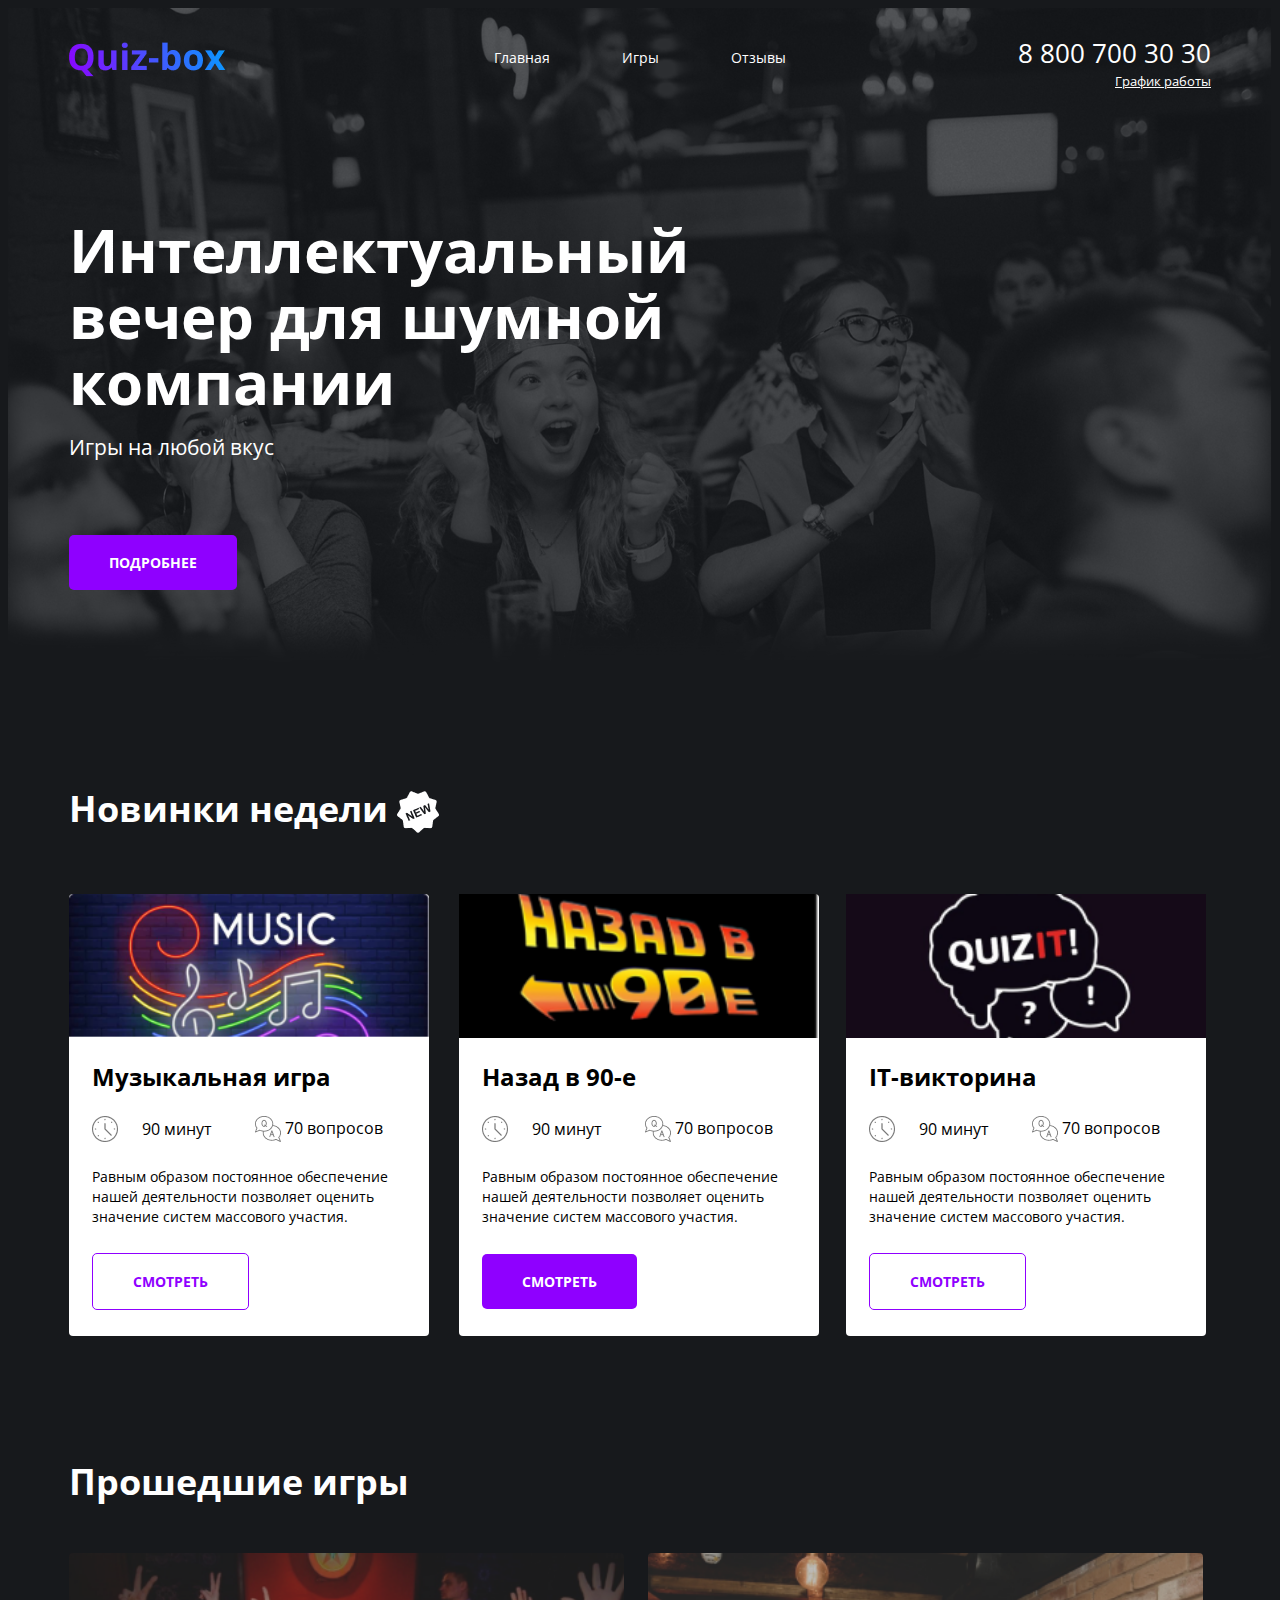
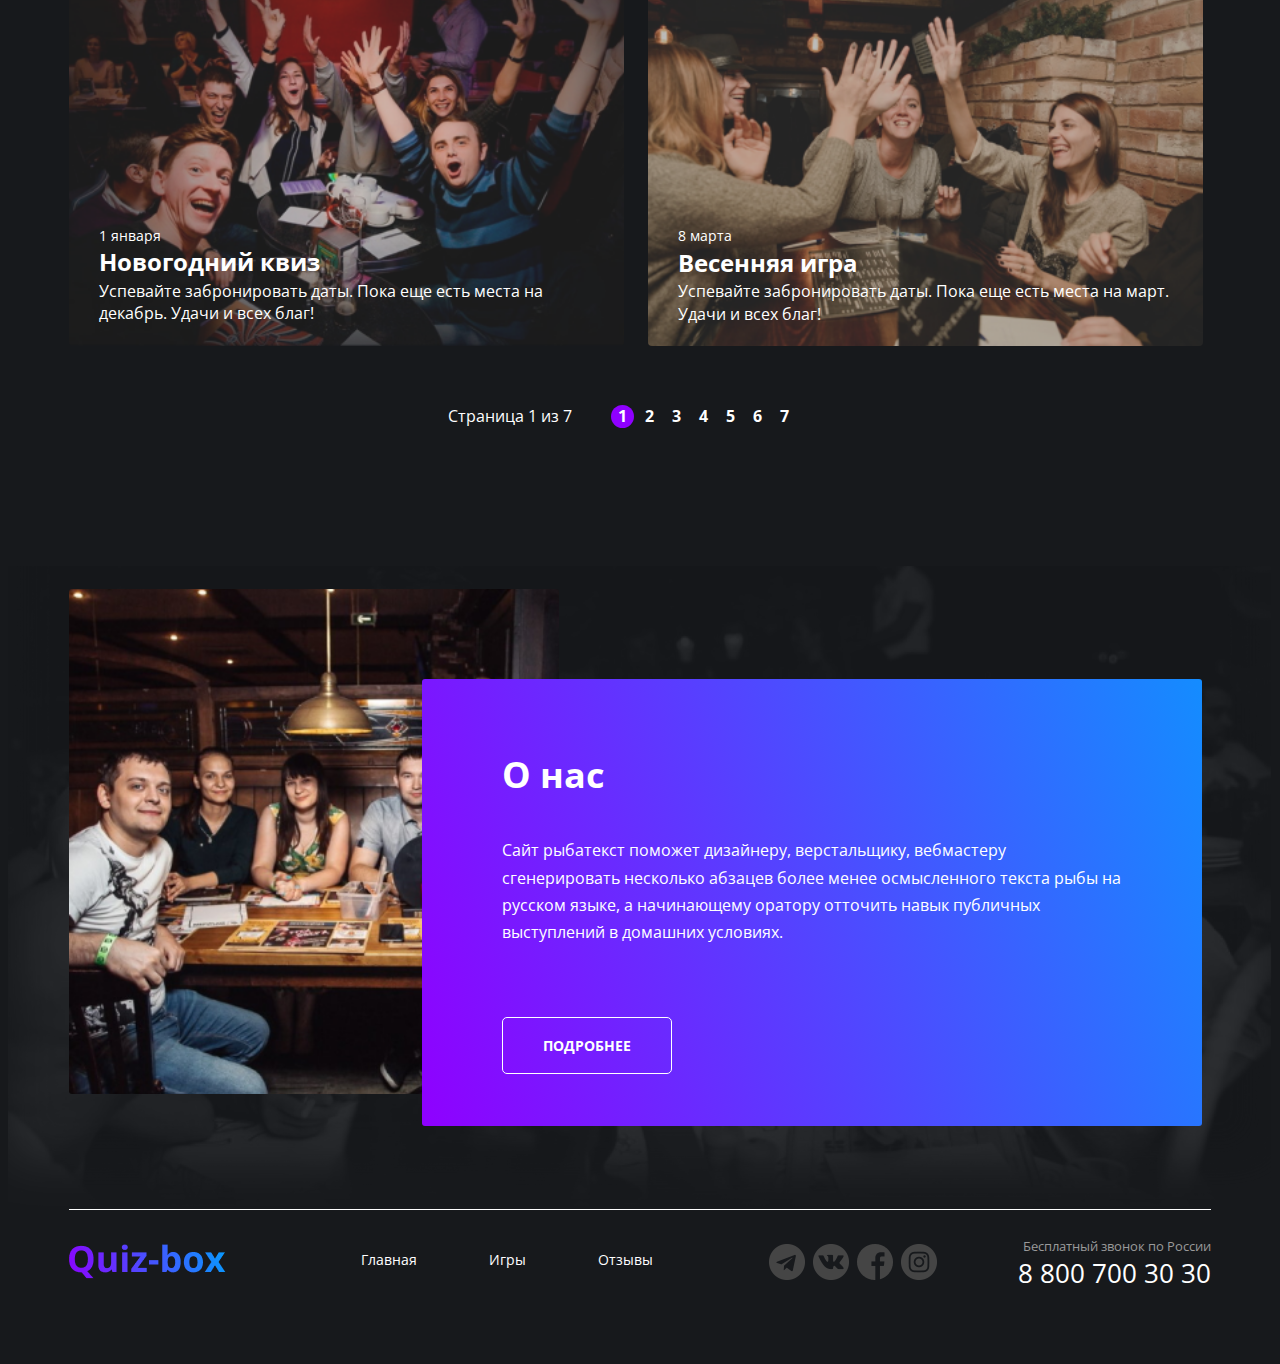
==== index.html @ 01ffc6c1 "Add files via upload" ====
<!DOCTYPE html>
<html lang="en">
<head>
  <meta charset="UTF-8">
  <title>Document</title>
  <link href="https://fonts.googleapis.com/css2?family=Open+Sans:wght@400;700&display=swap" rel="stylesheet">
  <link rel="stylesheet" href="main.css">
</head>
<body>
  <div class="wrapper main-page-wrapper">
      <section class="hero">
          <div class="container">
              <header class="header">
                <a href="/" class="logo">
                    <img src="img/Quiz-box.png" alt="quiz-box logo" class="logo__img">
                </a>
                <nav class="menu">
                    <ul class="menu__list">
                        <li class="menu__item">
                            <a href="#" class="menu__link">Главная</a>
                        </li>
                        <li class="menu__item">
                            <a href="#" class="menu__link">Игры</a>
                        </li>
                        <li class="menu__item">
                            <a href="#" class="menu__link">Отзывы</a>
                        </li>
                    </ul>
                </nav>
                <address class="contacts">
                    <a href="tel:+78007003030" class="contacts__phone">8 800 700 30 30</a>
                    <div class="contacts__dropdown-title">График работы</div>
                </address>
              </header>
              <div class="hero__content">
                  <div class="hero__text-section">
                      <h1 class="hero__title">Интеллектуальный вечер для шумной компании</h1>
                      <h4 class="hero__subtitle">Игры на любой вкус</h4>
                      <a href="#" class="btn">Подробнее</a>
                  </div>
              </div>
          </div>
      </section>
      <section class="news">
          <div class="container">
            <div class="news__title">
          <h2 class="news__title">Новинки недели</h2>
          <img src="img/new.png" alt="" class="news__title-img">
             </div>
          <ul class="news">
              <li class="news__item">
                  <div class="news__header">
                      <img src="img/music-quiz 1.png" alt="" class="news__header-img">
                  </div>
                  <div class="news__content">
                      <h3 class="news__subtitle">Музыкальная игра</h3>
                      <div class="news__about">
                          <div class="news__about-block">
                            <span class="news__about-min">
                            <img src="img/clock.png" alt="clock" class="news__about-min">
                            <span class="news__about-min">90 минут</span>
                        </span>
                          </div>
                          <div class="news__about-block">
                            <span class="news__about-question">
                                <img src="img/qustion.png" alt="clock" class="news__about-question">
                            <span class="news__about-question">70 вопросов</span>
                            </span>
                          </div>
                          <div class="news__about-text">
                              <div class="news__about-desc">Равным образом постоянное обеспечение нашей деятельности позволяет оценить значение систем массового участия.</div>
                          </div>
                      </div>
                      <div class="news__btn-wrapper">
                        <a href="#" class="btn btn--color--white">Смотреть</a>
                      </div>
                  </div>
              </li>
              <li class="news__item">
                <div class="news__header">
                    <img src="img/DyzSUv3WsAEW9zJ 1.png" alt="" class="news__header-img">
                </div>
                <div class="news__content">
                    <h3 class="news__subtitle">Назад в 90-е</h3>
                    <div class="news__about">
                        <div class="news__about-block">
                            <span class="news__about-min">
                                <img src="img/clock.png" alt="clock" class="news__about-min">
                                <span class="news__about-min">90 минут</span>
                            </span>
                              </div>
                              <div class="news__about-block">
                                <span class="news__about-question">
                                    <img src="img/qustion.png" alt="clock" class="news__about-question">
                                <span class="news__about-question">70 вопросов</span>
                                </span>
                              </div>
                        <div class="news__about-text">
                             <div class="news__about-desc">Равным образом постоянное обеспечение нашей деятельности позволяет оценить значение систем массового участия.</div>
                        </div>
                    </div>
                    <div class="news__btn-wrapper">
                        <a href="#" class="btn">Смотреть</a>
                      </div>
                </div>
            </li><li class="news__item">
                <div class="news__header">
                    <img src="img/WYIzcJxSabU 1.png" alt="" class="news__header-img">
                </div>
                <div class="news__content">
                    <h3 class="news__subtitle">IT-викторина</h3>
                    <div class="news__about">
                        <div class="news__about-block">
                            <span class="news__about-min">
                                <img src="img/clock.png" alt="clock" class="news__about-min">
                                <span class="news__about-min">90 минут</span>
                            </span>
                              </div>
                              <div class="news__about-block">
                                <span class="news__about-question">
                                    <img src="img/qustion.png" alt="clock" class="news__about-question">
                                <span class="news__about-question">70 вопросов</span>
                                </span>
                              </div>
                        <div class="news__about-text">
                            <div class="news__about-desc">Равным образом постоянное обеспечение нашей деятельности позволяет оценить значение систем массового участия.</div>
                        </div>
                    </div>
                    <div class="news__btn-wrapper">
                        <a href="#" class="btn btn--color--white">Смотреть</a>
                      </div>
                </div>
            </li>
          </ul>
          </div>       
      </section>
      <section class="past-games">
          <div class="container">
              <h2 class="past-games__title">Прошедшие игры</h2>
        <ul class="games__list">
            <li class="games__item">
                <img src="img/new_year.png" alt="новый год" class="games__img">
                <div class="games__text-content">
                <time class="games__date">1 января</time>
                <h4 class="games__title">Новогодний квиз</h4>
                <p class="games__about">Успевайте забронировать даты. Пока еще есть места на декабрь. Удачи и всех благ!</p>
            </div>
            </li>
            <li class="games__item">
                <img src="img/8m.png" alt="весенний квиз" class="games__img" width="365px" height="260px">
                <div class="games__text-content">
                <time class="games__date">8 марта</time>
                <h4 class="games__title">Весенняя игра</h4>
                <p class="games__about">Успевайте забронировать даты. Пока еще есть места на март. Удачи и всех благ!</p>
            </div>
            </li>
        </ul>
    </div>
    </section>
    <div class="paginator">
        <div class="container">
        <div class="paginator__display">Страница 1 из 7</div>
        <ul class="paginator__list">
            <li class="paginator__item paginator__item--active"> <a href="" class="paginator__link">1</a></li>
            <li class="paginator__item"> <a href="" class="paginator__link">2</a></li>
            <li class="paginator__item"> <a href="" class="paginator__link">3</a></li>
            <li class="paginator__item"> <a href="" class="paginator__link">4</a></li>
            <li class="paginator__item"> <a href="" class="paginator__link">5</a></li>
            <li class="paginator__item"> <a href="" class="paginator__link">6</a></li>
            <li class="paginator__item"> <a href="" class="paginator__link">7</a></li>
        </ul>
    </div>
</div>
<section class="about-us">
    <div class="container">
        <div class="about">
            <div class="about__desc">
                <h2 class="about__title">О нас</h2>
                <div class="about__desc-text">
                    <p>
                        Сайт рыбатекст поможет дизайнеру, верстальщику, вебмастеру сгенерировать несколько абзацев более менее осмысленного текста рыбы на русском языке, а начинающему оратору отточить навык публичных выступлений в домашних условиях. 
                    </p>
                </div>
                <a href="#" class="btn btn--gradient">Подробнее</a>
            </div>
        </div>
    </div>
</section>
<footer class="footer-container">
    <div class="container footer-container__content">
        <div class="footer">
        <a href="/" class="logo">
            <img src="img/Quiz-box.png" alt="" class="logo__pic">
        </a>
                <nav class="menu menu--footer">
                    <ul class="menu__list">
                      <li class="menu__item">
                       <a href="" class="menu__link">Главная</a>
                      </li>
                      <li class="menu__item">
                      <a href="" class="menu__link">Игры</a>
                     </li>
                      <li class="menu__item">
                     <a href="" class="menu__link">Отзывы</a>
                      </li>
                     </ul>
                    </nav>
<ul class="socials">
    <li class="socials__item socials__item--icon--tg">
        <a href="" class="socials__link"></a>
    </li>
    <li class="socials__item socials__item--icon--vk">
        <a href="" class="socials__link"></a>
    </li>
    <li class="socials__item socials__item--icon--fb">
        <a href="" class="socials__link"></a>
    </li>
    <li class="socials__item socials__item--icon--ig">
        <a href="" class="socials__link"></a>
    </li>
</ul>
<adress class="contacts">
    <div class="contacts__desc">
        Бесплатный звонок по России
    </div>
    <a href="tel:+78007003030" class="contacts__phone">8 800 700 30 30</a>
</adress>
</div>
    </div>
</footer>

</div>
       </main>
   </div>
</div>
  </div>
</body>
</html>
---- main.css ----
body {
    font-family: "Open Sans", Helvetica, sans-serif;
    color: #fff;
    font-size: 12px;
    line-height: 1.42;
    background: #17191C;
    -webkit-font-smoothing: antialiased; 
    -moz-osx-font-smoothing: grayscale; 
}

a {
    color: inherit;
    margin: 0;
    padding: 0;
    box-sizing: border-box;
}

ul {
    padding: 0;
    margin: 0;
}

ul li {
    list-style: none;
}

h1, h2, h3, h4 {
    margin: 0;
    font-weight: normal;
}

p {
    margin-top: 0;
}

* { 
    box-sizing:border-box;
}

.main-page-wrapper {
    background: url("img/main1.png") top center, url("img/main2.png") bottom 120px center, #17191C;
    background-repeat: no-repeat;
    background-size: contain;
    background-blend-mode: luminosity;
}

.container {
    margin: 0 auto;
    width: 1142px; 
}

.header {
    height: 129px;
    position: relative;
    margin-bottom: 80px;
}

.logo {
    display: block;
    position: absolute;
    top: 34px;
    left: 0;
}

.menu {
    position: absolute;
    top: 40px; 
    left: 425px;
}

.contacts {
    position: absolute;
    top: 34px; 
    right: 20px;
}

.contacts__desc {
    color: #9A9A9A;
    font-size: 13px;
}

.menu__item {
    display: inline-block;
    vertical-align: middle;
    margin-right: 69px;
}

.menu__link {
    font-size: 14px;
    text-decoration: none;
}

.menu__link:hover {
    color: #8F00FF;
}

.contacts {
    font-style: normal;
    text-align: right;
    right: 0px;
    top: 26.64px;
}

.contacts__phone {
    text-decoration: none;
    font-size: 26px;
    margin-bottom: 4px;
}

.contacts__dropdown-title {
    font-size: 13px;
    text-decoration: underline;
}

.hero__text-section {
    width: 637px;
    margin-bottom: 210px;
}

.hero__title {
    font-size: 60px;
    font-weight: bold;
    line-height: 1.1;
    margin-bottom: 18px;
}

.hero__subtitle {
    font-size: 21px;   
    margin-bottom: 90px; 
}

.btn {
    background: #8F00FF;
    border-radius: 5px;
    padding: 18px 40px;
    color: #fff;
    font-size: 14px;
    font-weight: bold;
    text-transform: uppercase; 
    text-decoration: none;
}

.btn:hover {
    background: #741BBA;
}

.btn--color--white {
    background: #fff;
    border: 1px solid #8F00FF;
    border-radius: 5px;
    color: #8F00FF;
}

.news {
    margin-bottom: 120px;
}

.news__title {
    display: inline-block;
    vertical-align: middle;
    font-size: 36px;
    font-weight: bold;
    margin-bottom: 30px;  
}

.news__subtitle {
    font-size: 24px;
    font-weight: bold;
    margin-bottom: 22px;
}
.news__item {
    min-height: 360px;
    background: #fff;
    border-radius: 4px;
    display: inline-block;
    margin-right: 27px;
    width: 360px;
}

.news__item:last-child {
    margin-right: 0;
}

.news__header {
    min-height: 140px;
    margin-bottom: 0px;
    height: 144px;
}

.news__content {
    padding: 22px 23px 45px;
    color: #000;
}

.news__header-img {
    display: block;
    width: 100%;
    height: 100%;
    object-fit: cover;
}

.news__about-block {
    display: inline-block;
    font-size: 16px;
    margin-bottom: 25px;
    vertical-align: middle;
}

.news__about-min {
margin-right: 20px;
vertical-align: middle;
}

.news__about-question {
    vertical-align: middle;
}

.news__about-desc {
    width: 300px;
    font-size: 14px;
    margin-bottom: 45px;
}

.past-games__title {
    font-size: 36px;
    font-weight: bold;
    margin-bottom: 46px;
}

.games__item {
    width: 555px;
    display: inline-block;
    margin-right: 21px;
    vertical-align: top;
    position: relative;
    border-radius: 4px;
    overflow: hidden;
    margin-bottom: 57.5px;
}

.games__item:last-child {
    margin-right: 0;
}

.games__img {
    display: block;
    width: 100%;
    height: 100%;
    object-fit: cover;
}

.games__text-content {
    position: absolute;
    left: 0;
    right: 0;
    bottom: 0;
    padding: 0px 30px 20px;
    min-height: 120px;
}

.games__title {
    font-size: 24px;
    font-weight: bold;
}

.games__date {
    font-size: 14px;
}

.games__about {
    font-size: 16px;
    margin-bottom: 0px;
}

.paginator {
    text-align: center;
    margin-bottom: 161px;    
}

.paginator__display, .paginator__list {
    display: inline-block;
    vertical-align: middle;
}

.paginator__display {
    font-size: 16px;
    margin-right: 36px;
}

.paginator__list {
    font-size: 16px;
    margin-right: 36px;
}

.paginator__item {
    display: inline-block;
    vertical-align: middle;
}

.paginator__item--active .paginator__link {
    background: #8F00FF;
}

.paginator__link {
    display: block;
    width: 23px;
    height: 23px;
    border-radius: 50%;
    position: relative;
    text-decoration: none;
    font-weight: bold;
    line-height: 23px;
}

.about-us {
    margin-bottom: 58px;
}

.about:before, .about__desc {
    display: inline-block;
    vertical-align: top;
}

.about:before {
    content: "";
    display: inline-block;
    vertical-align: top;
    width: 490px;
    height: 505px;
    border-radius: 3px;
    background: url("img/about.png") center center / cover no-repeat;
}

.about__desc {
    background: linear-gradient(71.43deg, #8F00FF 0%, #148CFF 100%), #212121;
    display: inline-block;
    padding: 70px 80px;
    width: 780px;
    margin-left: -140px;
    margin-top: 90px;
    border-radius: 3px;
    margin-bottom: 25px;
}

.about__title {
    font-weight: bold;
    font-size: 36px;
    margin-bottom: 37px;
}

.about__desc-text {
    margin-bottom: 90px;
    font-size: 16px;
    line-height: 1.7;
}

.about__desc-text p {
    margin-bottom: 50px;
}

.about__desc-text p:last-child {
    margin-bottom: 0;
}

.btn--gradient {
    background: none;
    border: 1px solid #fff;
    border-radius: 5px;
    color: #fff;
}   

.footer-container__content {
    border-top: 0.1px solid #ffffff;
}

.footer {
    height: 146px;
    position: relative;
}

.socials {
    top: 34px;
    left: 700px;
    position: absolute;
}

.socials__item {
    display: inline-block;
    vertical-align: middle;
    margin-right: 5px;
}

.socials__item:last-child {
    margin-right: 0;
}

.socials__link {
    display: block;
    text-decoration: none;
    width: 36px;
    height: 36px;
    background: center center no-repeat;
}

.socials__item--icon--tg .socials__link {
    background-image: url("img/telegram.png");
}

.socials__item--icon--vk .socials__link {
    background-image: url("img/vk.png");
}

.socials__item--icon--fb .socials__link {
    background-image: url("img/f.png");
}

.socials__item--icon--ig .socials__link {
    background-image: url("img/in.png");
}

.socials__item--icon--tg .socials__link:hover {
    background-image: url("img/t-hover.png");
}

.socials__item--icon--vk .socials__link:hover {
    background-image: url("img/vk-hover.png");
}

.socials__item--icon--fb .socials__link:hover {
    background-image: url("img/f2-hover.png");
}

.socials__item--icon--ig .socials__link:hover {
    background-image: url("img/in-hover.png");
}

.menu--footer {
   position: absolute;
   left: 292px;
}
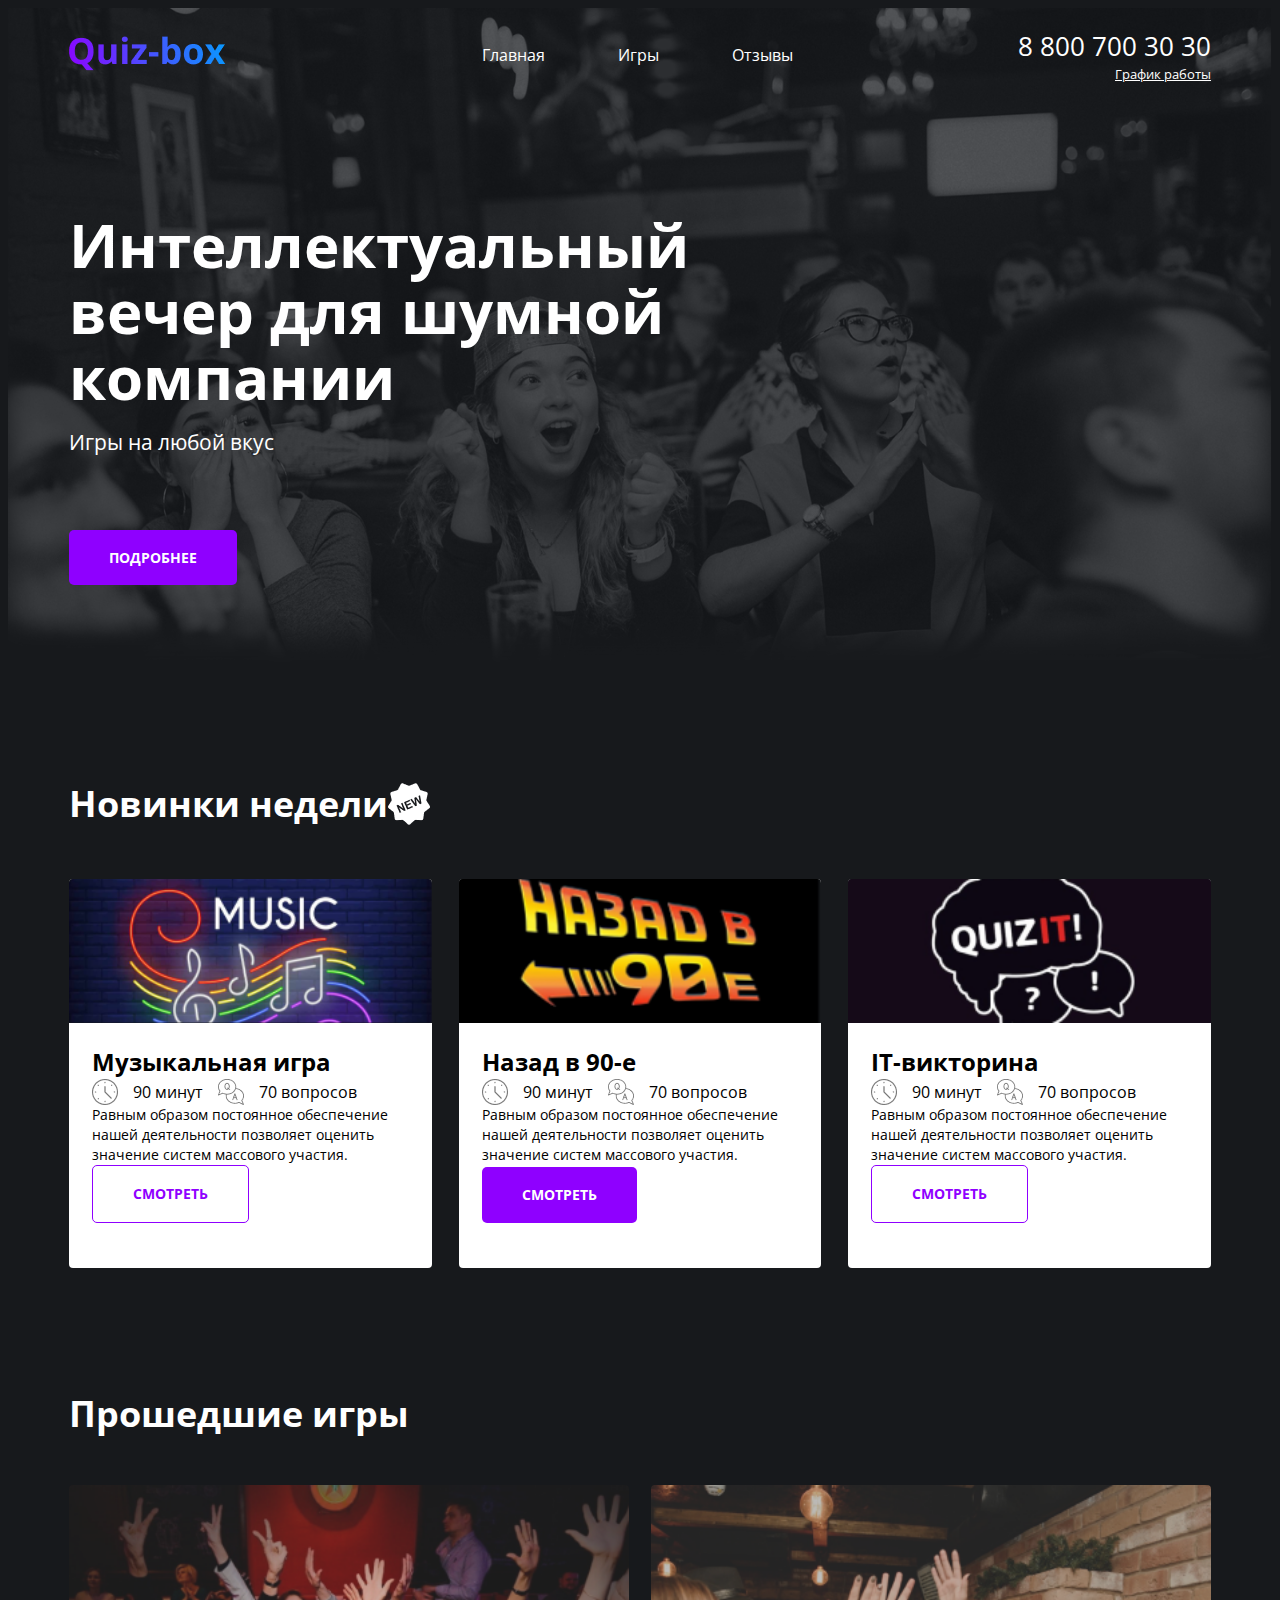
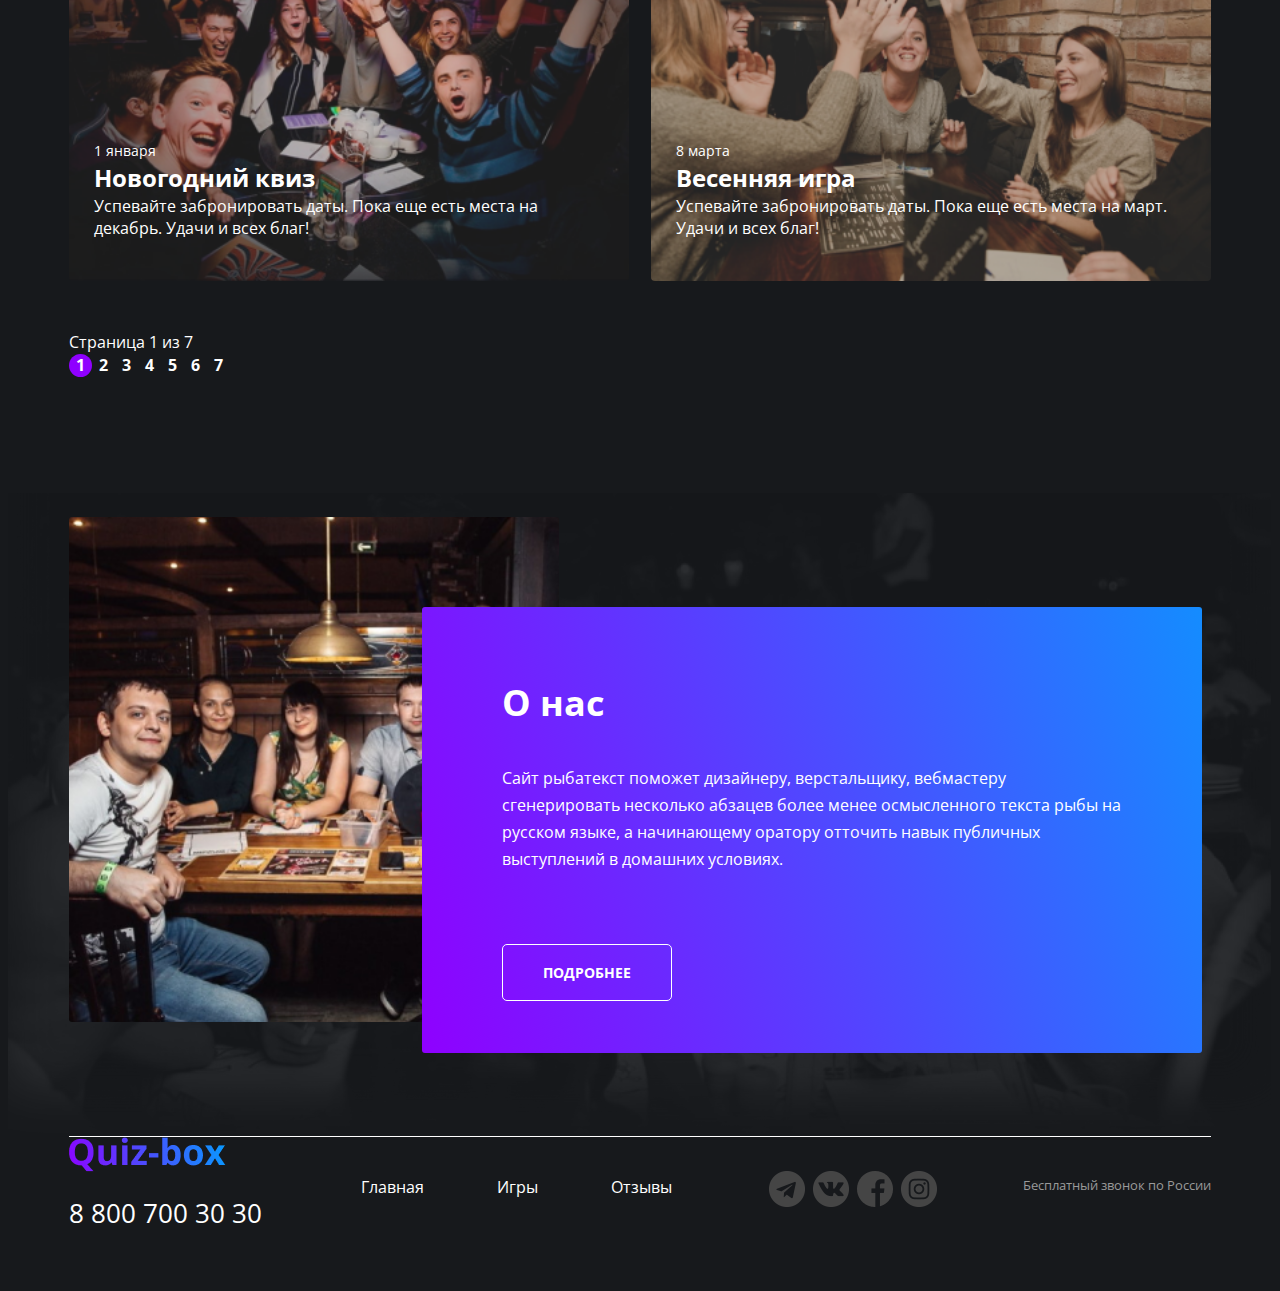
==== commit 4c427410: "Rename index — копия.html to index.html" ====
--- a/index.html
+++ b/index.html
@@ -4,16 +4,17 @@
   <meta charset="UTF-8">
   <title>Document</title>
   <link href="https://fonts.googleapis.com/css2?family=Open+Sans:wght@400;700&display=swap" rel="stylesheet">
-  <link rel="stylesheet" href="main.css">
-</head>
+  <link rel="stylesheet" href="main — копия.css"></head>
 <body>
   <div class="wrapper main-page-wrapper">
-      <section class="hero">
-          <div class="container">
+    <div class="container hero__container">
               <header class="header">
+                <div class="header__col header__col-left">
                 <a href="/" class="logo">
                     <img src="img/Quiz-box.png" alt="quiz-box logo" class="logo__img">
                 </a>
+                  </div>
+                  <div class="header__col">
                 <nav class="menu">
                     <ul class="menu__list">
                         <li class="menu__item">
@@ -27,11 +28,15 @@
                         </li>
                     </ul>
                 </nav>
-                <address class="contacts">
+                    </div>
+                    <div class="header__col header__col-right">
+                <div class="contacts">
                     <a href="tel:+78007003030" class="contacts__phone">8 800 700 30 30</a>
                     <div class="contacts__dropdown-title">График работы</div>
+                    </div>
                 </address>
               </header>
+              <section class="hero">
               <div class="hero__content">
                   <div class="hero__text-section">
                       <h1 class="hero__title">Интеллектуальный вечер для шумной компании</h1>
@@ -39,38 +44,35 @@
                       <a href="#" class="btn">Подробнее</a>
                   </div>
               </div>
-          </div>
+            </div>
       </section>
       <section class="news">
           <div class="container">
-            <div class="news__title">
+            <div class="news__title-title">
           <h2 class="news__title">Новинки недели</h2>
           <img src="img/new.png" alt="" class="news__title-img">
              </div>
-          <ul class="news">
+          <ul class="news__list">
               <li class="news__item">
                   <div class="news__header">
                       <img src="img/music-quiz 1.png" alt="" class="news__header-img">
                   </div>
                   <div class="news__content">
                       <h3 class="news__subtitle">Музыкальная игра</h3>
-                      <div class="news__about">
-                          <div class="news__about-block">
-                            <span class="news__about-min">
-                            <img src="img/clock.png" alt="clock" class="news__about-min">
-                            <span class="news__about-min">90 минут</span>
-                        </span>
-                          </div>
-                          <div class="news__about-block">
-                            <span class="news__about-question">
-                                <img src="img/qustion.png" alt="clock" class="news__about-question">
-                            <span class="news__about-question">70 вопросов</span>
-                            </span>
-                          </div>
-                          <div class="news__about-text">
-                              <div class="news__about-desc">Равным образом постоянное обеспечение нашей деятельности позволяет оценить значение систем массового участия.</div>
-                          </div>
-                      </div>
+                      <div class="news__info">
+                         <div class="news__info-left">
+                            <img src="img/clock.png" alt="clock" class="news__info-min">
+                            <div class="news__info-min">90 минут</div>
+                         </div>
+                            <div class="news__info-right">
+                            <img src="img/qustion.png" alt="clock" class="news__info-question">
+                            <div class="news__info-question">70 вопросов</div>
+                        </div>
+                        </div>
+                          
+                              <div class="news__about">Равным образом постоянное обеспечение нашей деятельности позволяет оценить значение систем массового участия.</div>
+                          
+                      
                       <div class="news__btn-wrapper">
                         <a href="#" class="btn btn--color--white">Смотреть</a>
                       </div>
@@ -82,23 +84,18 @@
                 </div>
                 <div class="news__content">
                     <h3 class="news__subtitle">Назад в 90-е</h3>
-                    <div class="news__about">
-                        <div class="news__about-block">
-                            <span class="news__about-min">
-                                <img src="img/clock.png" alt="clock" class="news__about-min">
-                                <span class="news__about-min">90 минут</span>
-                            </span>
-                              </div>
-                              <div class="news__about-block">
-                                <span class="news__about-question">
-                                    <img src="img/qustion.png" alt="clock" class="news__about-question">
-                                <span class="news__about-question">70 вопросов</span>
-                                </span>
-                              </div>
-                        <div class="news__about-text">
-                             <div class="news__about-desc">Равным образом постоянное обеспечение нашей деятельности позволяет оценить значение систем массового участия.</div>
-                        </div>
-                    </div>
+                    <div class="news__info">
+                        <div class="news__info-left">
+                                <img src="img/clock.png" alt="clock" class="news__info-min">
+                                <div class="news__info-min">90 минут</div>
+                        </div>
+                        <div class="news__info-right">
+                                <img src="img/qustion.png" alt="clock" class="news__info-question">
+                                <div class="news__info-question">70 вопросов</div>
+                            </div>
+                        </div>
+                             <div class="news__about">Равным образом постоянное обеспечение нашей деятельности позволяет оценить значение систем массового участия.</div>
+                    
                     <div class="news__btn-wrapper">
                         <a href="#" class="btn">Смотреть</a>
                       </div>
@@ -109,23 +106,17 @@
                 </div>
                 <div class="news__content">
                     <h3 class="news__subtitle">IT-викторина</h3>
-                    <div class="news__about">
-                        <div class="news__about-block">
-                            <span class="news__about-min">
-                                <img src="img/clock.png" alt="clock" class="news__about-min">
-                                <span class="news__about-min">90 минут</span>
-                            </span>
-                              </div>
-                              <div class="news__about-block">
-                                <span class="news__about-question">
-                                    <img src="img/qustion.png" alt="clock" class="news__about-question">
-                                <span class="news__about-question">70 вопросов</span>
-                                </span>
-                              </div>
-                        <div class="news__about-text">
-                            <div class="news__about-desc">Равным образом постоянное обеспечение нашей деятельности позволяет оценить значение систем массового участия.</div>
-                        </div>
-                    </div>
+                    <div class="news__info">
+                            <div class="news__info-left">
+                                <img src="img/clock.png" alt="clock" class="news__info-min">
+                                <div class="news__info-min">90 минут</div>
+                            </div>
+                                <div class="news__info-right">
+                                    <img src="img/qustion.png" alt="clock" class="news__info-question">
+                                <div class="news__info-question">70 вопросов</div>
+                                </div>
+                            </div>
+                            <div class="news__about">Равным образом постоянное обеспечение нашей деятельности позволяет оценить значение систем массового участия.</div>
                     <div class="news__btn-wrapper">
                         <a href="#" class="btn btn--color--white">Смотреть</a>
                       </div>
@@ -138,20 +129,20 @@
           <div class="container">
               <h2 class="past-games__title">Прошедшие игры</h2>
         <ul class="games__list">
-            <li class="games__item">
-                <img src="img/new_year.png" alt="новый год" class="games__img">
-                <div class="games__text-content">
-                <time class="games__date">1 января</time>
-                <h4 class="games__title">Новогодний квиз</h4>
-                <p class="games__about">Успевайте забронировать даты. Пока еще есть места на декабрь. Удачи и всех благ!</p>
+            <li class="games__item single-games">
+                <img src="img/new_year.png" alt="новый год" class="single-games__img">
+                <div class="single-games__text-content">
+                <time class="single-games__date">1 января</time>
+                <h4 class="single-games__title">Новогодний квиз</h4>
+                <p class="single-games__about">Успевайте забронировать даты. Пока еще есть места на декабрь. Удачи и всех благ!</p>
             </div>
             </li>
-            <li class="games__item">
-                <img src="img/8m.png" alt="весенний квиз" class="games__img" width="365px" height="260px">
-                <div class="games__text-content">
-                <time class="games__date">8 марта</time>
-                <h4 class="games__title">Весенняя игра</h4>
-                <p class="games__about">Успевайте забронировать даты. Пока еще есть места на март. Удачи и всех благ!</p>
+            <li class="games__item single-games">
+                <img src="img/8m.png" alt="весенний квиз" class="single-games__img">
+                <div class="single-games__text-content">
+                <time class="single-games__date">8 марта</time>
+                <h4 class="single-games__title">Весенняя игра</h4>
+                <p class="single-games__about">Успевайте забронировать даты. Пока еще есть места на март. Удачи и всех благ!</p>
             </div>
             </li>
         </ul>
@@ -235,4 +226,4 @@
 </div>
   </div>
 </body>
-</html>+</html>
--- a/main — копия.css
+++ b/main — копия.css
@@ -0,0 +1,557 @@
+body {
+    font-family: "Open Sans", Helvetica, sans-serif;
+    color: #fff;
+    font-size: 12px;
+    line-height: 1.42;
+    background: #17191C;
+    -webkit-font-smoothing: antialiased; 
+    -moz-osx-font-smoothing: grayscale; 
+}
+
+a {
+    color: inherit;
+    margin: 0;
+    padding: 0;
+    box-sizing: border-box;
+}
+
+ul {
+    padding: 0;
+    margin: 0;
+}
+
+ul li {
+    list-style: none;
+}
+
+h1, h2, h3, h4 {
+    margin: 0;
+    font-weight: normal;
+}
+
+p {
+    margin-top: 0;
+}
+
+* { 
+    box-sizing: border-box;
+}
+
+.main-page-wrapper {
+    background: url("img/main1.png") top center, url("img/main2.png") bottom 120px center, #17191C;
+    background-repeat: no-repeat;
+    background-size: contain;
+    background-blend-mode: luminosity;
+}
+
+.container {
+    margin: 0 auto;
+    width: 1142px; 
+}
+
+.hero__container {
+    display: flex;
+    flex-direction: column;
+    justify-content: space-between;
+    min-height: 560px;
+}
+
+.header {
+    padding-top: 20px;
+    margin-bottom: 30px;
+    display: flex;
+    justify-content: space-between;
+    align-items: center;
+}
+
+.header__col {
+    display: flex;
+    align-items: center;
+}
+
+.header__col-left {
+    justify-content: flex-start;
+}
+
+.header__col-right {
+    justify-content: flex-end;
+}
+
+.logo {
+    display: block;
+    margin-right: 100px;
+}
+
+.menu {
+    display: flex;
+    justify-content: space-between;
+}
+
+.menu__item {
+    display: inline-block;
+    vertical-align: middle;
+    margin-right: 70px;
+}
+
+.menu__link {
+    font-size: 16px;
+    text-decoration: none;
+}
+
+.menu__link:hover {
+    color: #8F00FF;
+}
+
+.contacts {
+    font-style: normal;
+    text-align: right;
+    right: 0px;
+    top: 26.64px;
+}
+
+.contacts__desc {
+    color: #9A9A9A;
+    font-size: 13px;
+}
+
+.contacts__phone {
+    text-decoration: none;
+    font-size: 26px;
+    margin-bottom: 4px;
+}
+
+.contacts__dropdown-title {
+    font-size: 13px;
+    text-decoration: underline;
+}
+
+.hero__text-section {
+    width: 60%;
+}
+
+.hero__title {
+    font-size: 60px;
+    font-weight: bold;
+    line-height: 1.1;
+    margin-bottom: 18px;
+}
+
+.hero__subtitle {
+    font-size: 21px;   
+    margin-bottom: 90px; 
+}
+
+.btn {
+    background: #8F00FF;
+    border-radius: 5px;
+    padding: 18px 40px;
+    color: #fff;
+    font-size: 14px;
+    font-weight: bold;
+    text-transform: uppercase; 
+    text-decoration: none;
+}
+
+.btn:hover {
+    background: #741BBA;
+}
+
+.btn--color--white {
+    background: #fff;
+    border: 1px solid #8F00FF;
+    border-radius: 5px;
+    color: #8F00FF;
+}
+
+.news {
+    margin-bottom: 120px; /* отступ для прошедших игр */
+}
+
+.news__title-title {
+    display: flex;
+    align-items: center;
+}
+
+.news__title {               /* новинки недели */
+    font-size: 36px;
+    font-weight: bold;
+    margin-top: 210px; 
+}
+
+.news__title-img {
+    height: 42px;
+    width: 42px;
+    margin-top: 210px;
+}
+
+
+.news__subtitle {
+    font-size: 24px;
+    font-weight: bold;
+}
+
+.news__list {
+    display: flex;
+    justify-content: space-between;
+    margin-top: 50px;
+}
+
+.news__item {
+    min-height: 360px;
+    background: #fff;
+    border-radius: 4px;
+    width: calc(100% / 3 - 18px);
+    overflow: hidden;
+    display: flex;
+    flex-direction: column;
+    flex-basis: auto;
+}
+
+.news__item:last-child {
+    margin-right: 0;
+}
+
+.news__header {
+    min-height: 140px;
+    margin-bottom: 0px;
+    height: 144px;
+    background: #17191C;
+}
+
+.news__content {
+    padding: 22px 23px 45px;
+    color: #000;
+    display: flex;
+    flex: 1;
+    flex-direction: column;
+}
+
+.news__header-img {
+    width: 100%;
+    height: 100%;
+    object-fit: cover;
+}
+
+.news__about {
+    font-size: 16px;
+    vertical-align: middle;
+}
+
+.news__info {
+    display: flex;
+}
+
+
+.news__info-left {
+    display: flex;
+    justify-content: flex-start;
+    align-items: center;
+    
+}
+
+.news__info-right {
+    display: flex;
+    justify-content: flex-end;
+    align-items: center;
+    
+}
+
+.news__info-min, .news__info-question {
+    font-size: 16px;
+    margin-right: 15px;
+}
+
+.news__btn-wrapper {
+    display: flex;
+    margin-top: auto;
+}
+
+.news__about {
+    font-size: 14px;
+}
+
+.news__about-desc {
+    width: 300px;
+    margin-bottom: 45px;
+}
+
+.past-games {
+    margin-bottom: 50px;
+}
+
+.past-games__title {
+    font-size: 36px;
+    font-weight: bold;
+    margin-bottom: 46px;
+}
+
+.games__list {
+    display: flex;
+    justify-content: space-between;
+}
+
+.single-games {
+    position: relative;
+    border-radius: 4px;
+    overflow: hidden;
+}
+
+.games__item {
+    height: 396px;
+    margin-right: 2%;
+    flex: 1;
+}
+
+.games__item:last-child { 
+    margin-right: 0;
+}
+
+.single-games__img {
+    display: block;
+    width: 100%;
+    height: 100%;
+    object-fit: cover;
+}
+
+.single-games__text-content {
+    position: absolute;
+    left: 0;
+    right: 0;
+    bottom: 0;
+    padding: 20px 25px;
+    min-height: 160px;
+}
+
+.single-games__title {
+    font-size: 24px;
+    font-weight: bold;
+}
+
+.single-games__date {
+    font-size: 14px;
+    text-transform: lowercase;
+}
+
+.single-games__about {
+    font-size: 16px;
+    margin-bottom: 5px;
+}
+
+.paginator {  
+    display: flex;
+    width: 100%;
+    margin-bottom: 140px;
+}
+
+.paginator__list {
+    display: flex;
+    font-size: 16px;
+}
+
+.paginator__item {
+    text-align: center;
+}
+
+.paginator__display {
+    display: flex;
+    align-items: center;
+    font-size: 16px;
+    margin-right: 19px;
+}
+
+.paginator__item--active .paginator__link {
+    background: #8F00FF;
+}
+
+.paginator__link {
+    display: block;
+    width: 23px;
+    height: 23px;
+    border-radius: 50%;
+    position: relative;
+    text-decoration: none;
+    font-weight: bold;
+    line-height: 23px;
+}
+
+.about-us {
+    margin-bottom: 58px;
+}
+
+.about:before, .about__desc {
+    display: inline-block;
+    vertical-align: top;
+}
+
+.about:before {
+    content: "";
+    display: inline-block;
+    vertical-align: top;
+    width: 490px;
+    height: 505px;
+    border-radius: 3px;
+    background: url("img/about.png") center center / cover no-repeat;
+}
+
+.about__desc {
+    background: linear-gradient(71.43deg, #8F00FF 0%, #148CFF 100%), #212121;
+    display: inline-block;
+    padding: 70px 80px;
+    width: 780px;
+    margin-left: -140px;
+    margin-top: 90px;
+    border-radius: 3px;
+    margin-bottom: 25px;
+}
+
+.about__title {
+    font-weight: bold;
+    font-size: 36px;
+    margin-bottom: 37px;
+}
+
+.about__desc-text {
+    margin-bottom: 90px;
+    font-size: 16px;
+    line-height: 1.7;
+}
+
+.about__desc-text p {
+    margin-bottom: 50px;
+}
+
+.about__desc-text p:last-child {
+    margin-bottom: 0;
+}
+
+.btn--gradient {
+    background: none;
+    border: 1px solid #fff;
+    border-radius: 5px;
+    color: #fff;
+}   
+
+.footer-container__content {
+    border-top: 0.1px solid #ffffff;
+}
+
+.footer {
+    height: 146px;
+    position: relative;
+}
+
+.socials {
+    top: 34px;
+    left: 700px;
+    position: absolute;
+}
+
+.socials__item {
+    display: inline-block;
+    vertical-align: middle;
+    margin-right: 5px;
+}
+
+.socials__item:last-child {
+    margin-right: 0;
+}
+
+.socials__link {
+    display: block;
+    text-decoration: none;
+    width: 36px;
+    height: 36px;
+    background: center center no-repeat;
+}
+
+.socials__item--icon--tg .socials__link {
+    background-image: url("img/telegram.png");
+}
+
+.socials__item--icon--vk .socials__link {
+    background-image: url("img/vk.png");
+}
+
+.socials__item--icon--fb .socials__link {
+    background-image: url("img/f.png");
+}
+
+.socials__item--icon--ig .socials__link {
+    background-image: url("img/in.png");
+}
+
+.socials__item--icon--tg .socials__link:hover {
+    background-image: url("img/t-hover.png");
+}
+
+.socials__item--icon--vk .socials__link:hover {
+    background-image: url("img/vk-hover.png");
+}
+
+.socials__item--icon--fb .socials__link:hover {
+    background-image: url("img/f2-hover.png");
+}
+
+.socials__item--icon--ig .socials__link:hover {
+    background-image: url("img/in-hover.png");
+}
+
+.menu--footer {
+   position: absolute;
+   left: 292px;
+}
+
+
+/* services page */
+
+.top-line {
+    min-height: 412px;
+    display: flex;
+    flex-direction: column;
+    background: url("img/main1.png") center no-repeat, #17191C;
+    background-blend-mode: luminosity;
+}
+
+.top-line__container {
+    display: flex;
+    flex: 1;
+    flex-direction: column;
+    justify-content: space-between;
+    padding-bottom: 19px;
+    
+}
+
+.page__title {
+    font-size: 72px;
+    line-height: 1;
+    font-weight: bold;
+}
+
+.breadcrumbs__list {
+    display: flex;
+    align-items: center;
+}
+
+.breadcrumbs__link {
+    font-size: 14px;
+    color: #9A9A9A;
+    margin: 3px;
+}
+
+.breadcrumbs__item {
+    display: flex;
+    align-items: center;
+}
+
+.breadcrumbs__item--active {
+    font-weight: bold;
+}
+
+.breadcrumbs__item:after {
+    content: "/";
+    color: #9A9A9A;
+}
+
+.breadcrumbs__item:last-child:after {
+    display: none;
+}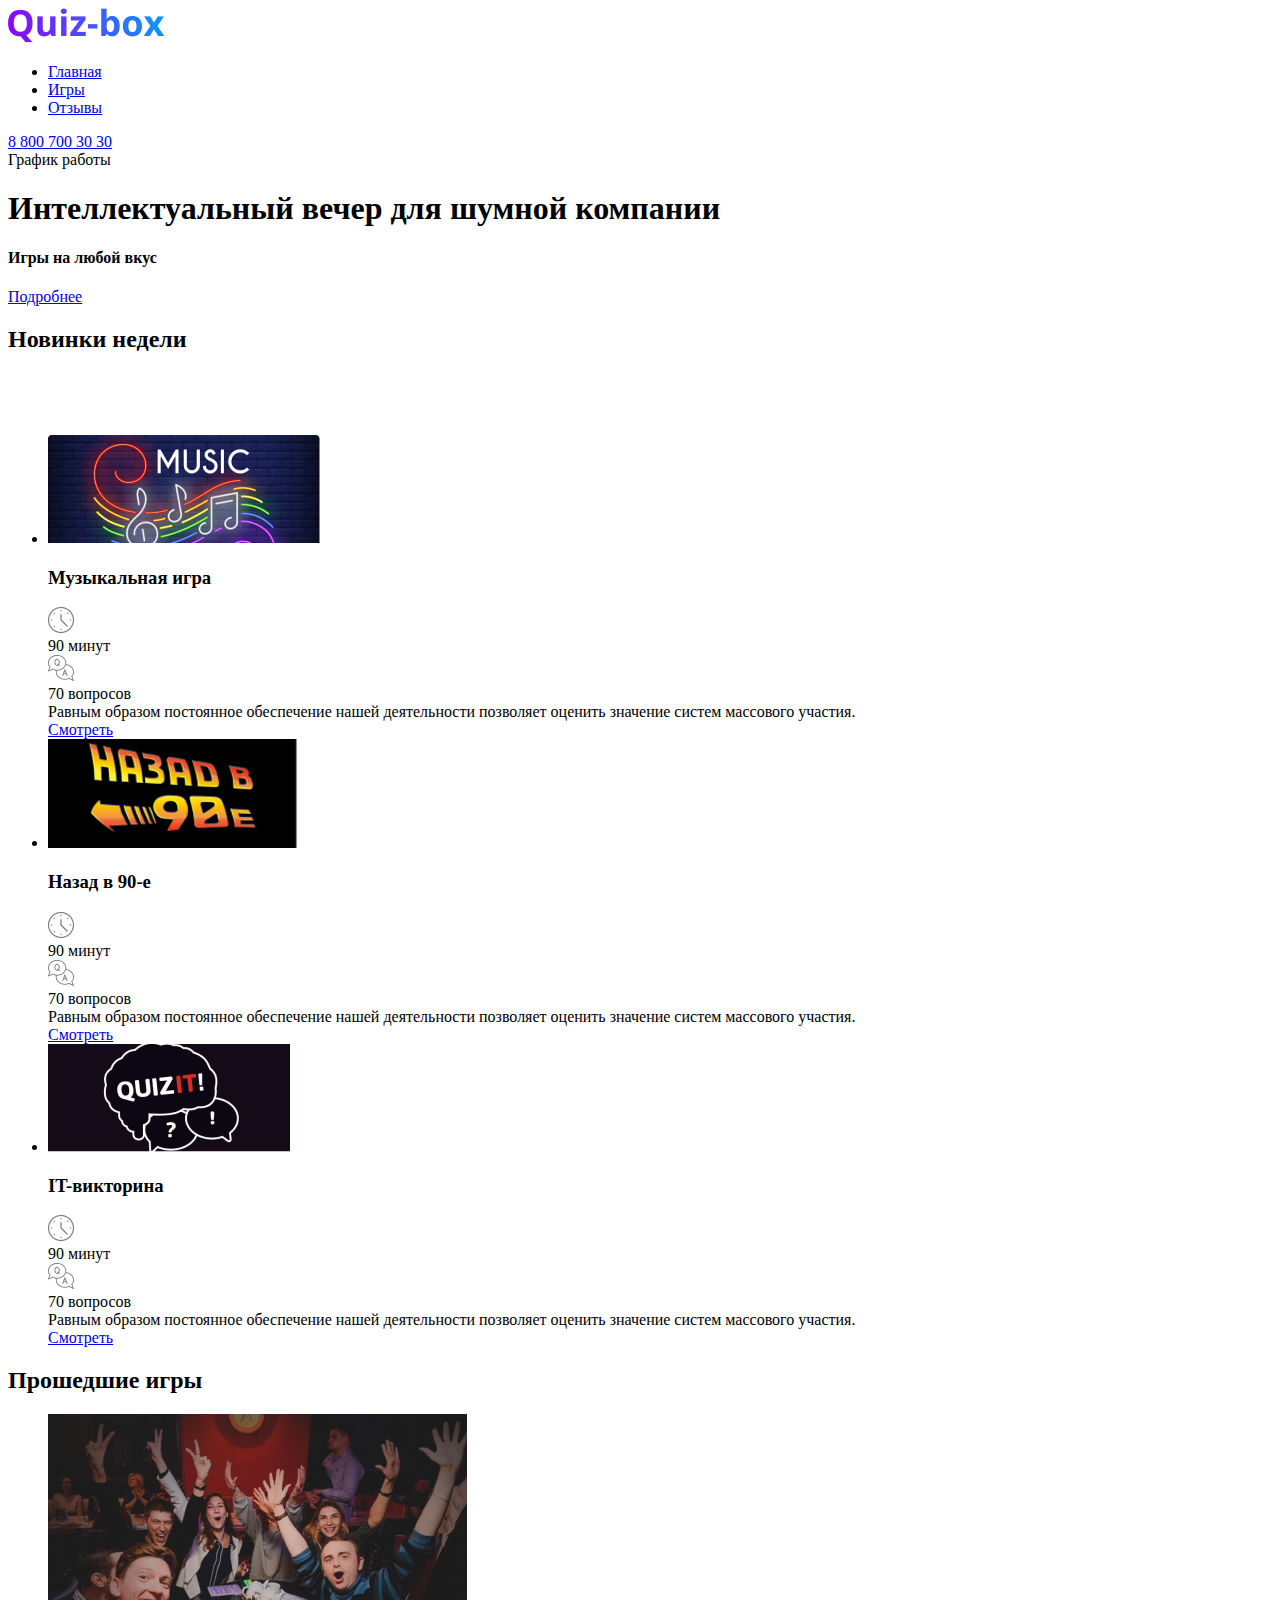
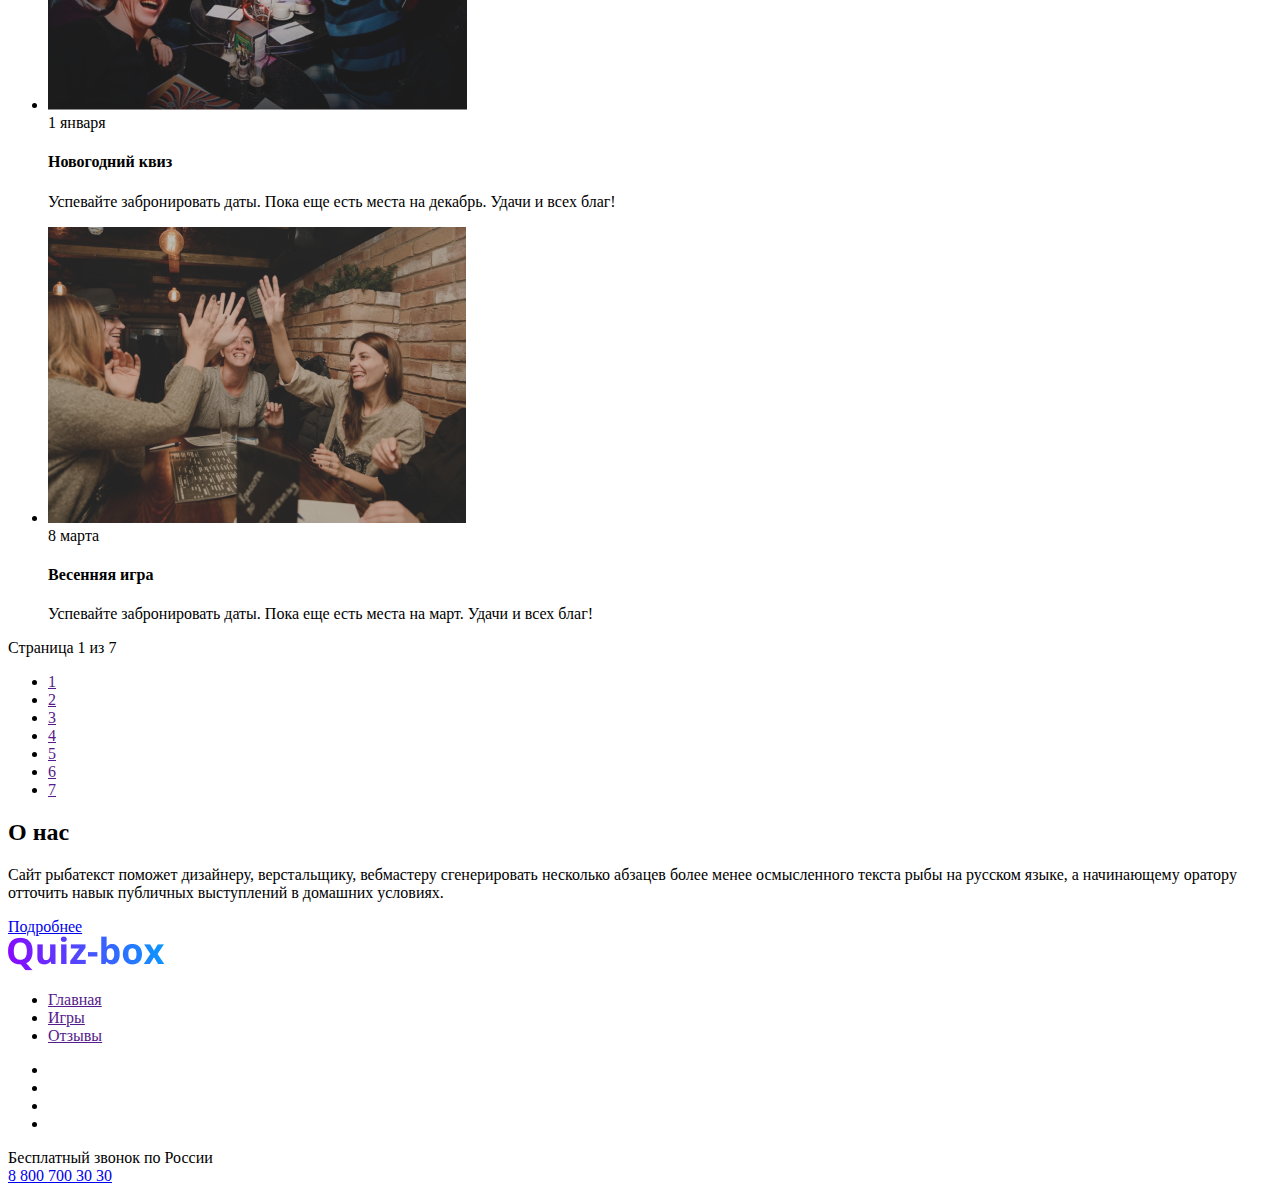
==== commit 2e95ceb8: "Rename index — копия.html to index.html" ====
--- a/index.html
+++ b/index.html
@@ -4,7 +4,9 @@
   <meta charset="UTF-8">
   <title>Document</title>
   <link href="https://fonts.googleapis.com/css2?family=Open+Sans:wght@400;700&display=swap" rel="stylesheet">
-  <link rel="stylesheet" href="main — копия.css"></head>
+  <link rel="stylesheet" href="main.css">
+  <link rel="stylesheet" href="normalize.css">
+</head>
 <body>
   <div class="wrapper main-page-wrapper">
     <div class="container hero__container">
@@ -69,10 +71,7 @@
                             <div class="news__info-question">70 вопросов</div>
                         </div>
                         </div>
-                          
                               <div class="news__about">Равным образом постоянное обеспечение нашей деятельности позволяет оценить значение систем массового участия.</div>
-                          
-                      
                       <div class="news__btn-wrapper">
                         <a href="#" class="btn btn--color--white">Смотреть</a>
                       </div>
@@ -95,9 +94,8 @@
                             </div>
                         </div>
                              <div class="news__about">Равным образом постоянное обеспечение нашей деятельности позволяет оценить значение систем массового участия.</div>
-                    
                     <div class="news__btn-wrapper">
-                        <a href="#" class="btn">Смотреть</a>
+                        <a href="#" class="btn btn--color--white">Смотреть</a>
                       </div>
                 </div>
             </li><li class="news__item">
@@ -149,7 +147,6 @@
     </div>
     </section>
     <div class="paginator">
-        <div class="container">
         <div class="paginator__display">Страница 1 из 7</div>
         <ul class="paginator__list">
             <li class="paginator__item paginator__item--active"> <a href="" class="paginator__link">1</a></li>
@@ -160,8 +157,7 @@
             <li class="paginator__item"> <a href="" class="paginator__link">6</a></li>
             <li class="paginator__item"> <a href="" class="paginator__link">7</a></li>
         </ul>
-    </div>
-</div>
+</div>   
 <section class="about-us">
     <div class="container">
         <div class="about">
@@ -180,6 +176,7 @@
 <footer class="footer-container">
     <div class="container footer-container__content">
         <div class="footer">
+            <div class="footer__col">
         <a href="/" class="logo">
             <img src="img/Quiz-box.png" alt="" class="logo__pic">
         </a>
@@ -196,6 +193,8 @@
                       </li>
                      </ul>
                     </nav>
+                </div>
+                <div class="footer__col footer__col--align--right">
 <ul class="socials">
     <li class="socials__item socials__item--icon--tg">
         <a href="" class="socials__link"></a>
@@ -217,6 +216,7 @@
     <a href="tel:+78007003030" class="contacts__phone">8 800 700 30 30</a>
 </adress>
 </div>
+</div>
     </div>
 </footer>
 
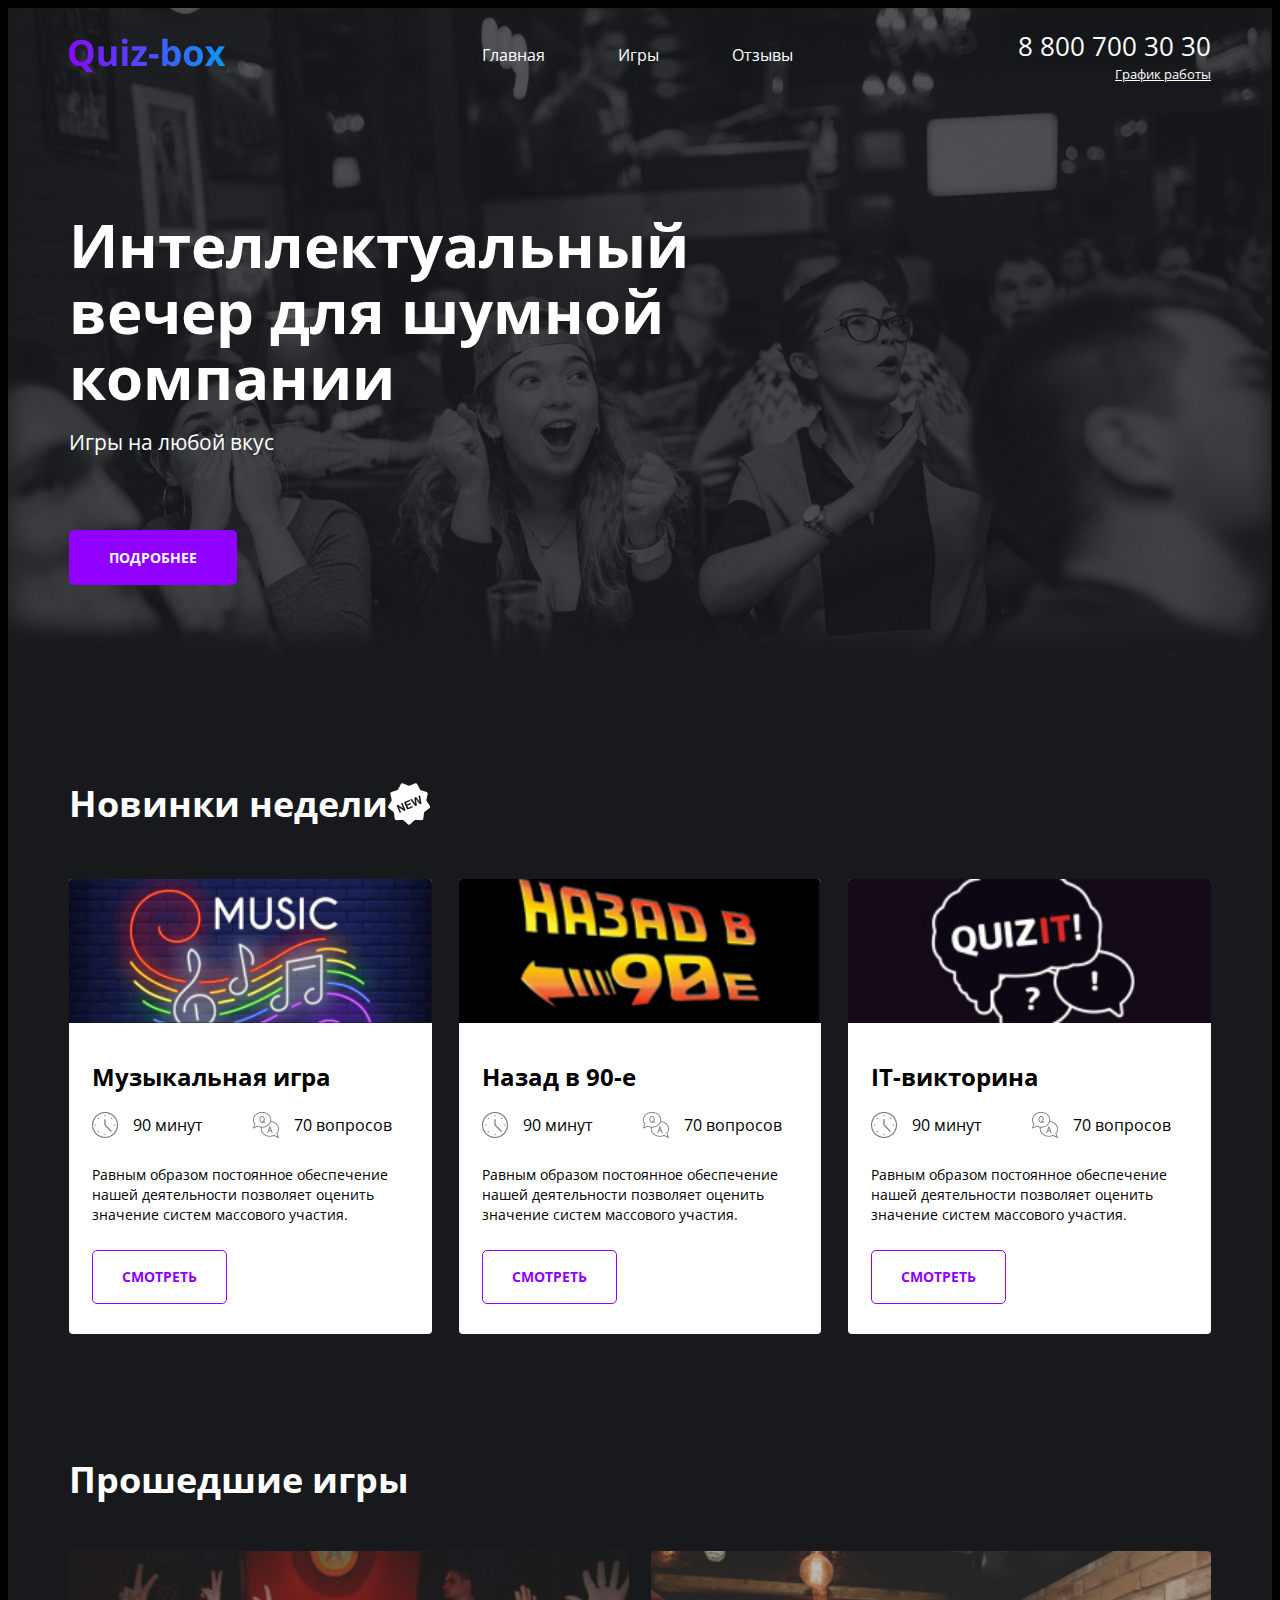
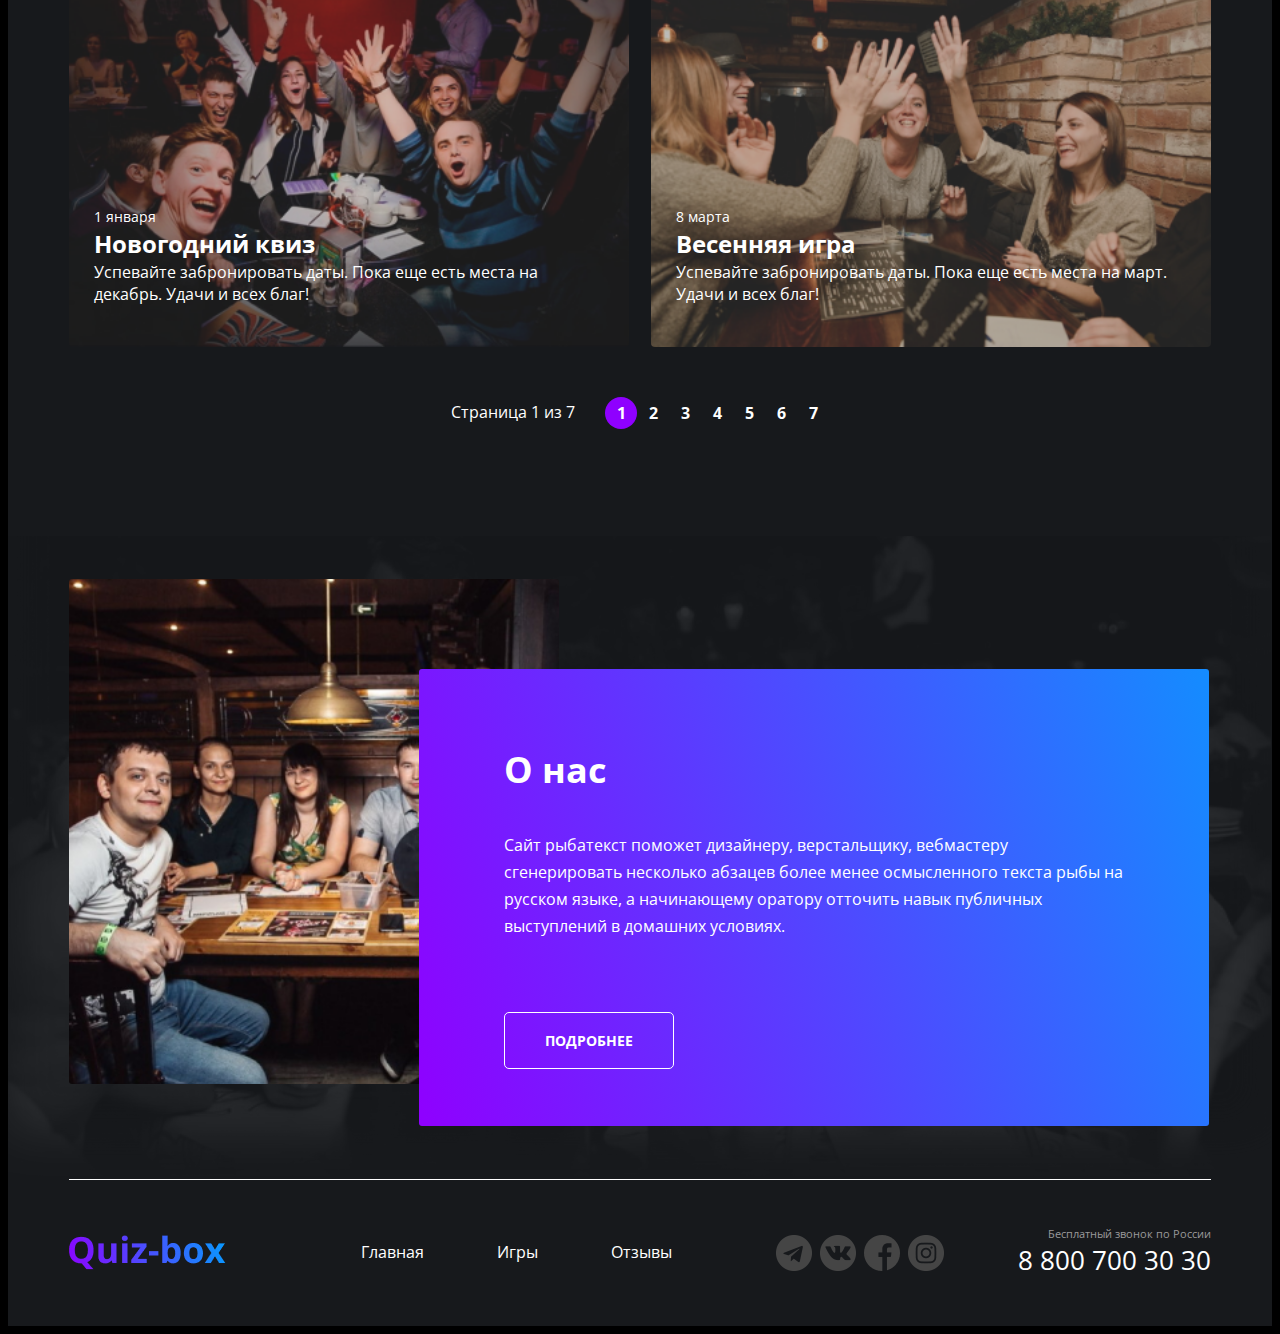
==== commit c6ed5681: "Update index.html" ====
--- a/index.html
+++ b/index.html
@@ -4,7 +4,7 @@
   <meta charset="UTF-8">
   <title>Document</title>
   <link href="https://fonts.googleapis.com/css2?family=Open+Sans:wght@400;700&display=swap" rel="stylesheet">
-  <link rel="stylesheet" href="main.css">
+  <link rel="stylesheet" href="main — копия.css">
   <link rel="stylesheet" href="normalize.css">
 </head>
 <body>
--- a/main — копия.css
+++ b/main — копия.css
@@ -0,0 +1,688 @@
+body {
+    font-family: "Open Sans", Helvetica, sans-serif;
+    background: #000;
+    color: #fff;
+    font-size: 12px;
+    line-height: 1.42;
+    -webkit-font-smoothing: antialiased; 
+    -moz-osx-font-smoothing: grayscale; 
+}
+
+a {
+    color: inherit;
+    margin: 0;
+    padding: 0;
+    box-sizing: border-box;
+}
+
+ul {
+    padding: 0;
+    margin: 0;
+}
+
+ul li {
+    list-style: none;
+}
+
+h1, h2, h3, h4 {
+    margin: 0;
+    font-weight: normal;
+}
+
+p {
+    margin-top: 0;
+}
+
+* { 
+    box-sizing: border-box;
+}
+
+img {
+    display: block;
+    max-width: 100%;
+}
+
+.main-page-wrapper {
+    background: url("img/main1.png") top center, url("img/main2.png") bottom 120px center, #17191C;
+    background-repeat: no-repeat;
+    background-size: contain;
+    background-blend-mode: luminosity;
+}
+
+.container {
+    margin: 0 auto;
+    width: 1142px; 
+}
+
+.hero__container {
+    display: flex;
+    flex-direction: column;
+    justify-content: space-between;
+    min-height: 560px;
+}
+
+.header {
+    padding-top: 20px;
+    margin-bottom: 30px;
+    display: flex;
+    justify-content: space-between;
+    align-items: center;
+}
+
+.header__col {
+    display: flex;
+    align-items: center;
+}
+
+.header__col-left {
+    justify-content: flex-start;
+}
+
+.header__col-right {
+    justify-content: flex-end;
+}
+
+.logo {
+    display: block;
+    margin-right: 100px;
+}
+
+.menu {
+    display: flex;
+    justify-content: space-between;
+}
+
+.menu__item {
+    display: inline-block;
+    vertical-align: middle;
+    margin-right: 70px;
+}
+
+.menu__link {
+    font-size: 16px;
+    text-decoration: none;
+}
+
+.menu__link:hover {
+    color: #8F00FF;
+}
+
+.contacts {
+    font-style: normal;
+    text-align: right;
+    right: 0px;
+    top: 26.64px;
+}
+
+.contacts__desc {
+    color: #9A9A9A;
+    font-size: 11px;
+}
+
+.contacts__phone {
+    text-decoration: none;
+    font-size: 26px;
+    margin-bottom: 4px;
+}
+
+.contacts__dropdown-title {
+    font-size: 13px;
+    text-decoration: underline;
+}
+
+.hero__text-section {
+    width: 60%;
+}
+
+.hero__title {
+    font-size: 60px;
+    font-weight: bold;
+    line-height: 1.1;
+    margin-bottom: 18px;
+}
+
+.hero__subtitle {
+    font-size: 21px;   
+    margin-bottom: 90px; 
+}
+
+.btn {
+    background: #8F00FF;
+    border-radius: 5px;
+    padding: 18px 40px;
+    color: #fff;
+    font-size: 14px;
+    font-weight: bold;
+    text-transform: uppercase; 
+    text-decoration: none;
+}
+
+.btn:hover {
+    background: #741BBA;
+}
+
+.btn--color--white {
+    background: #fff;
+    border: 1px solid #8F00FF;
+    border-radius: 5px;
+    color: #8F00FF;
+    padding: 16px 29px;
+}
+
+.btn--color--white:hover {
+    color: #fff;
+}
+
+.btn--color--white--serv {
+    background: #fff;
+    border: 1px solid #8F00FF;
+    border-radius: 5px;
+    color: #8F00FF;
+    padding: 18px 40px;
+    max-width: 168px;
+}
+
+.btn--color--white--serv:hover {
+    color: #fff;
+}
+
+.news {
+    margin-bottom: 120px; /* отступ для прошедших игр */
+}
+
+.news__title-title {
+    display: flex;
+    align-items: center;
+}
+
+.news__title {               /* новинки недели */
+    font-size: 36px;
+    font-weight: bold;
+    margin-top: 210px; 
+}
+
+.news__title-img {
+    height: 42px;
+    width: 42px;
+    margin-top: 210px;
+}
+
+
+.news__subtitle {
+    font-size: 24px;
+    font-weight: bold;
+    margin-bottom: 18px;
+}
+
+.news__list {
+    display: flex;
+    justify-content: space-between;
+    margin-top: 50px;
+}
+
+.news__item {
+    min-height: 350px;
+    background: #fff;
+    border-radius: 4px;
+    width: calc(100% / 3 - 18px);
+    overflow: hidden;
+    display: flex;
+    flex-direction: column;
+    flex-basis: auto;
+}
+
+.news__item:last-child {
+    margin-right: 0;
+}
+
+.news__header {
+    min-height: 140px;
+    margin-bottom: 15px;
+    height: 144px;
+    background: #17191C;
+}
+
+.news__content {
+    padding: 22px 23px 30px;
+    color: #000;
+    display: flex;
+    flex: 1;
+    flex-direction: column;
+}
+
+.news__header-img {
+    width: 100%;
+    height: 100%;
+    object-fit: cover;
+}
+
+.news__about {
+    font-size: 16px;
+    vertical-align: middle;
+    margin-bottom: 25px;
+}
+
+.news__info {
+    display: flex;
+    margin-bottom: 27px;
+}
+
+
+.news__info-left {
+    display: flex;
+    justify-content: flex-start;
+    align-items: center;
+    margin-right: 35px;
+    
+}
+
+.news__info-right {
+    display: flex;
+    justify-content: flex-end;
+    align-items: center;
+    
+}
+
+.news__info-min, .news__info-question {
+    font-size: 16px;
+    margin-right: 15px;
+}
+
+.news__btn-wrapper {
+    display: flex;
+    margin-top: auto;
+}
+
+.news__about {
+    font-size: 14px;
+}
+
+.news__about-desc {
+    width: 300px;
+    margin-bottom: 45px;
+}
+
+
+.past-games {
+    margin-bottom: 50px;
+}
+
+.past-games__title {
+    font-size: 36px;
+    font-weight: bold;
+    margin-bottom: 46px;
+}
+
+.games__list {
+    display: flex;
+    justify-content: space-between;
+}
+
+.single-games {
+    position: relative;
+    border-radius: 4px;
+    overflow: hidden;
+}
+
+.games__item {
+    height: 396px;
+    margin-right: 2%;
+    flex: 1;
+}
+
+.games__item:last-child { 
+    margin-right: 0;
+}
+
+.single-games__img {
+    display: block;
+    width: 100%;
+    height: 100%;
+    object-fit: cover;
+}
+
+.single-games__text-content {
+    position: absolute;
+    left: 0;
+    right: 0;
+    bottom: 0;
+    padding: 20px 25px;
+    min-height: 160px;
+}
+
+.single-games__title {
+    font-size: 24px;
+    font-weight: bold;
+}
+
+.single-games__date {
+    font-size: 14px;
+    text-transform: lowercase;
+}
+
+.single-games__about {
+    font-size: 16px;
+    margin-bottom: 5px;
+}
+
+.paginator {  
+    display: flex;
+    justify-content: center;
+    width: 100%;
+    margin-bottom: 150px;
+}
+
+.paginator--serv {
+    color: #000;
+    margin-bottom: 90px;
+}
+
+.paginator__list {
+    display: flex;
+    font-size: 16px;
+}
+
+.paginator__item {
+    text-align: center;
+}
+
+.paginator__display {
+    display: flex;
+    align-items: center;
+    font-size: 16px;
+    margin-right: 30px;
+}
+
+.paginator__item--active .paginator__link {
+    background: #8F00FF;
+}
+
+.paginator__link {
+    display: block;
+    width: 32px;
+    height: 32px;
+    border-radius: 50%;
+    position: relative;
+    text-decoration: none;
+    font-weight: bold;
+    line-height: 32px;
+}
+
+.about {
+    display: flex;
+    margin-bottom: 28px;
+}
+
+.about:before {
+    content: "";
+    display: block;
+    width: 490px;
+    height: 505px;
+    border-radius: 3px;
+    background: url("img/about.png") center center / cover no-repeat;
+}
+
+.about__desc {
+    background: linear-gradient(71.43deg, #8F00FF 0%, #148CFF 100%), #212121;
+    padding: 75px 85px;
+    max-width: 790px;
+    margin-left: -140px;
+    margin-top: 90px;
+    border-radius: 3px;
+    margin-bottom: 25px;
+}
+
+.about__title {
+    font-weight: bold;
+    font-size: 36px;
+    margin-bottom: 37px;
+}
+
+.about__desc-text {
+    margin-bottom: 90px;
+    font-size: 16px;
+    line-height: 1.7;
+}
+
+.about__desc-text p {
+    margin-bottom: 40px;
+}
+
+.about__desc-text p:last-child {
+    margin-bottom: 0;
+}
+
+.btn--gradient {
+    background: none;
+    border: 1px solid #fff;
+    border-radius: 5px;
+    color: #fff;
+}   
+
+.footer-container__content {
+    border-top: 0.1px solid #ffffff;
+}
+
+.footer {
+    height: 146px;
+    position: relative;
+    display: flex;
+    align-items: center;
+    justify-content: space-between;
+}
+
+.footer__col {
+    display: flex;
+    align-items: center;
+}
+
+.footer__col--align--right {
+    justify-content: flex-end;
+}
+
+.socials {
+    margin-right: 74px;
+}
+
+.socials__item {
+    display: inline-block;
+    vertical-align: middle;
+    margin-right: 5px;
+}
+
+.socials__item:last-child {
+    margin-right: 0;
+}
+
+.socials__link {
+    display: block;
+    text-decoration: none;
+    width: 36px;
+    height: 36px;
+    background: center center no-repeat;
+}
+
+.socials__item--icon--tg .socials__link {
+    background-image: url("img/telegram.png");
+}
+
+.socials__item--icon--vk .socials__link {
+    background-image: url("img/vk.png");
+}
+
+.socials__item--icon--fb .socials__link {
+    background-image: url("img/f.png");
+}
+
+.socials__item--icon--ig .socials__link {
+    background-image: url("img/in.png");
+}
+
+.socials__item--icon--tg .socials__link:hover {
+    background-image: url("img/t-hover.png");
+}
+
+.socials__item--icon--vk .socials__link:hover {
+    background-image: url("img/vk-hover.png");
+}
+
+.socials__item--icon--fb .socials__link:hover {
+    background-image: url("img/f2-hover.png");
+}
+
+.socials__item--icon--ig .socials__link:hover {
+    background-image: url("img/in-hover.png");
+}
+
+.menu--footer {
+   position: absolute;
+   left: 292px;
+}
+
+
+/* services page */
+
+
+.feedback-wrapper {
+    background: #fff;
+}
+
+.top-line {
+    min-height: 412px;
+    display: flex;
+    flex-direction: column;
+    background: url("img/main1.png") center no-repeat, #17191C;
+    background-blend-mode: luminosity;
+    margin-bottom: 90px;
+}   
+
+.top-line__container {
+    display: flex;
+    flex: 1;
+    flex-direction: column;
+    justify-content: space-between;
+    padding-bottom: 19px;
+    
+}
+
+.page__title {
+    font-size: 72px;
+    line-height: 1;
+    font-weight: bold;
+    margin-bottom: 80px;
+}
+
+.breadcrumbs__list {
+    display: flex;
+    align-items: center;
+}
+
+.breadcrumbs__link {
+    font-size: 14px;
+    color: #9A9A9A;
+    margin: 3px;
+}
+
+.breadcrumbs__item {
+    display: flex;
+    align-items: center;
+}
+
+.breadcrumbs__item--active {
+    font-weight: bold;
+}
+
+.breadcrumbs__item:after {
+    content: "/";
+    color: #9A9A9A;
+}
+
+.breadcrumbs__item:last-child:after {
+    display: none;
+}
+
+.page__content {
+    background: #F2F2F2;
+    color: #303030;
+    padding: 40px 0;
+}
+
+.service {
+    display: flex;
+    padding: 20px 0px;
+    text-decoration: none;
+}
+
+.service__content {
+    flex: 1;
+    margin-bottom: 25px;   
+}
+
+.service__img {
+    width: 42%;
+    margin-right: 3%;
+}
+
+.service__title {
+    font-size: 36px;
+    font-weight: bold;
+    color: #303030;
+    margin-bottom: 30px;
+}
+
+.service__desc {
+    line-height: 27px;
+    font-size: 16px;   
+    margin-bottom: 30px;
+    color: #303030;
+}
+
+.services {
+    margin-bottom: 40px;
+}
+
+.inner-section {
+    background: #fff;
+    color: #1A1B1E;
+    padding: 88px 0;
+}
+
+.inner-section__title {
+    font-size: 48px;
+    font-weight: bold;
+    margin-bottom: 57px;
+}
+
+.inner-section--bg--grey {
+    background: #F4F5F5;
+}
+
+.partners {
+    display: flex;
+    flex-wrap: wrap;
+}
+
+.partners__link {
+    text-decoration: none;
+    display: flex;
+    width: 240px;
+    height: 115px;
+    align-items: center;
+    justify-content: center;
+}
+
+.partners__item {
+    margin-left: 46px;
+}
+
+.partners__item:nth-child(4n + 1) {
+    margin-left: 0;
+}
+
+.inner-footer {
+    background: #17191C;
+}
+
+
+
+
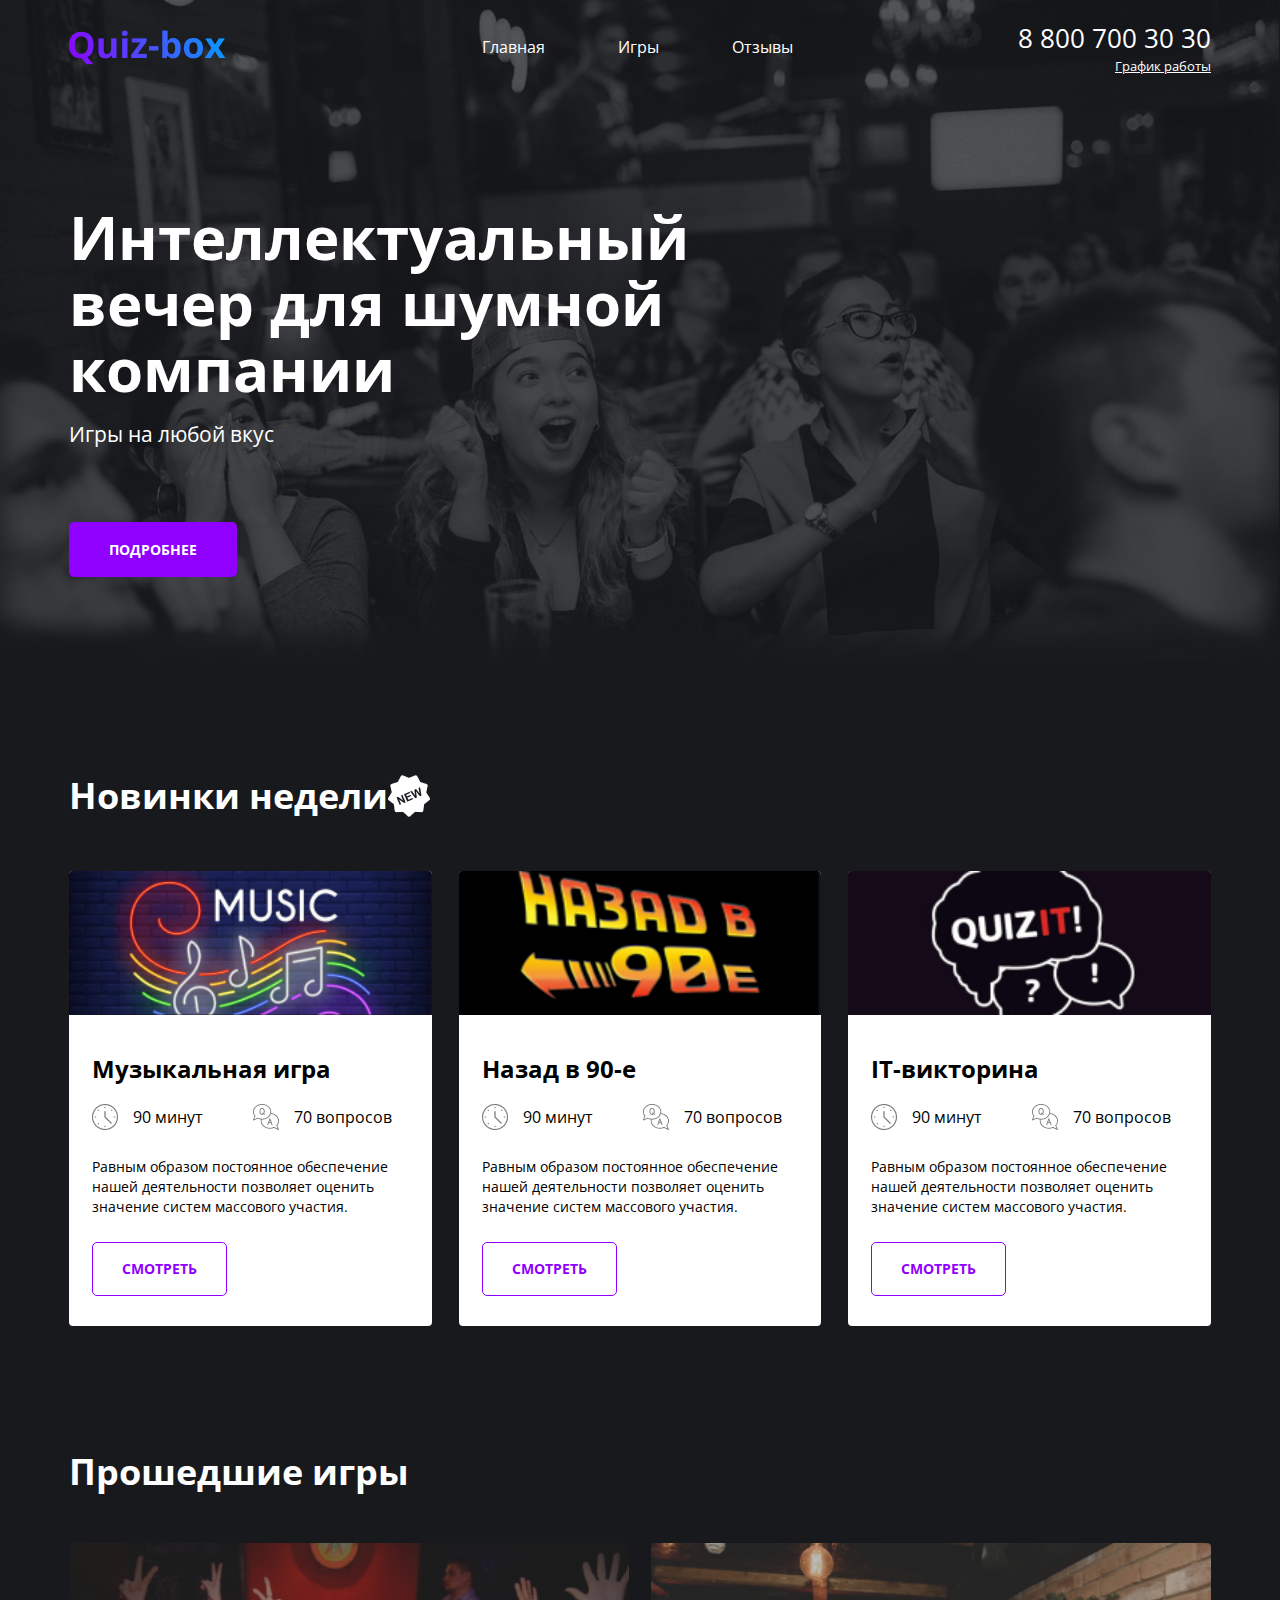
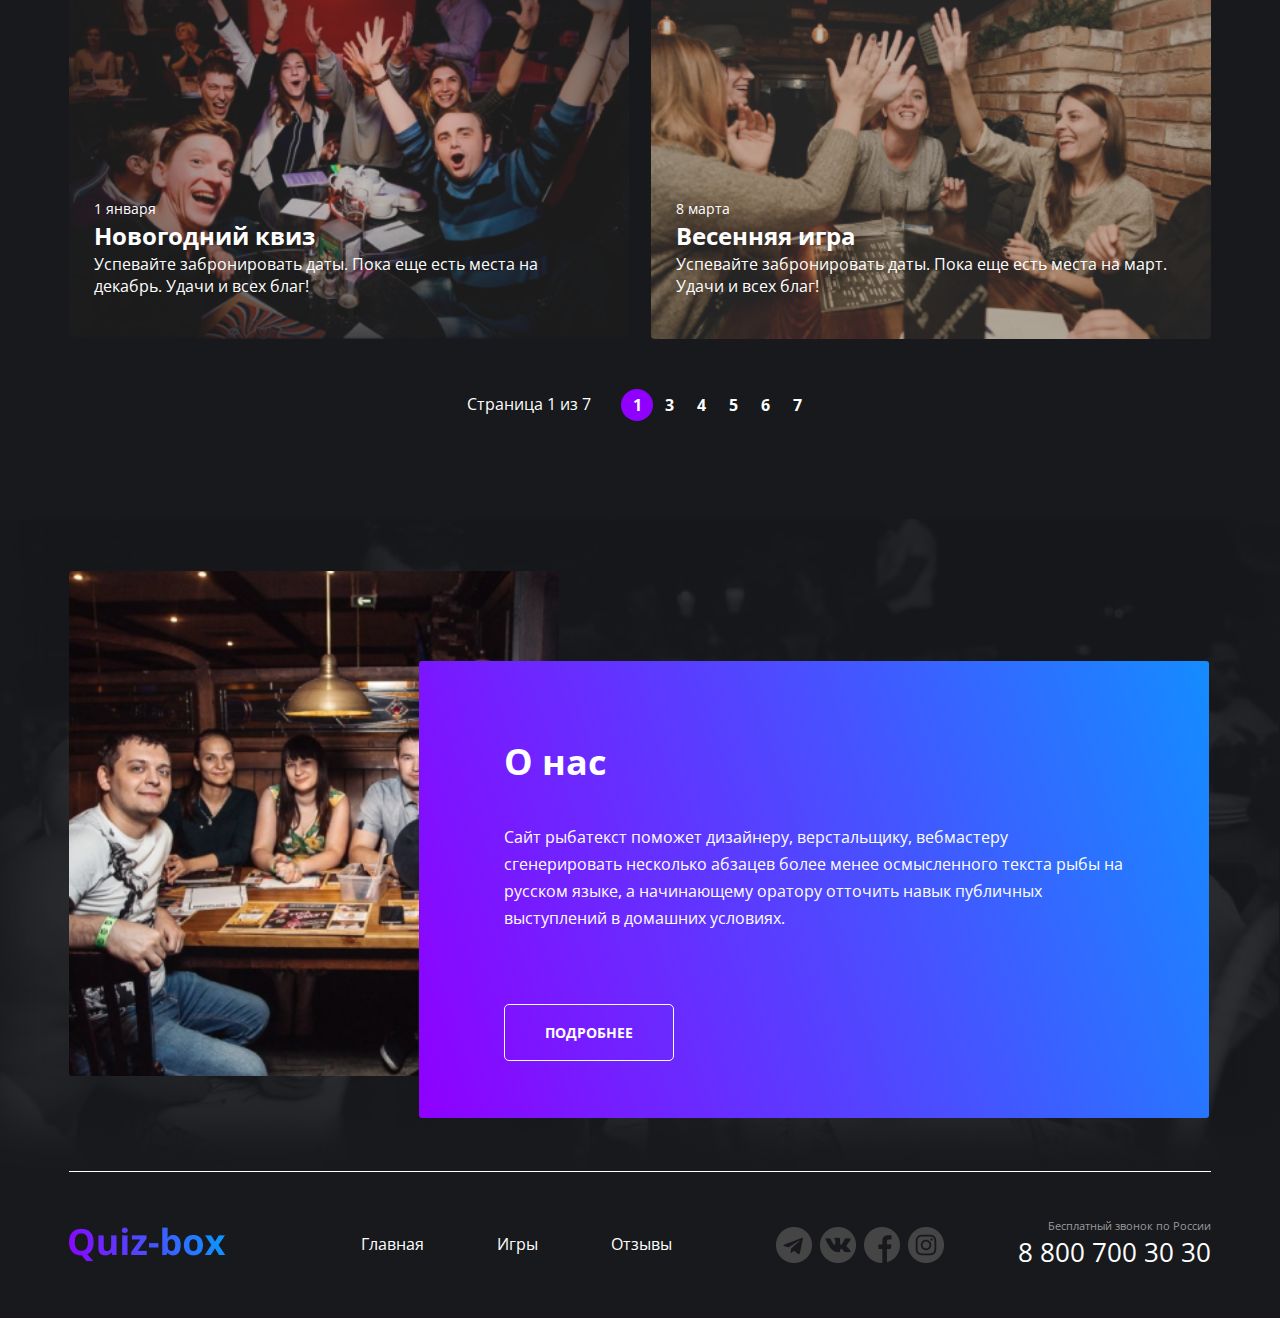
==== commit 509ddd05: "Update index.html" ====
--- a/index.html
+++ b/index.html
@@ -12,7 +12,7 @@
     <div class="container hero__container">
               <header class="header">
                 <div class="header__col header__col-left">
-                <a href="/" class="logo">
+                <a href="index.html" class="logo">
                     <img src="img/Quiz-box.png" alt="quiz-box logo" class="logo__img">
                 </a>
                   </div>
@@ -20,10 +20,10 @@
                 <nav class="menu">
                     <ul class="menu__list">
                         <li class="menu__item">
-                            <a href="#" class="menu__link">Главная</a>
+                            <a href="index.html" class="menu__link">Главная</a>
                         </li>
                         <li class="menu__item">
-                            <a href="#" class="menu__link">Игры</a>
+                            <a href="services.html" class="menu__link">Игры</a>
                         </li>
                         <li class="menu__item">
                             <a href="#" class="menu__link">Отзывы</a>
@@ -150,12 +150,11 @@
         <div class="paginator__display">Страница 1 из 7</div>
         <ul class="paginator__list">
             <li class="paginator__item paginator__item--active"> <a href="" class="paginator__link">1</a></li>
-            <li class="paginator__item"> <a href="" class="paginator__link">2</a></li>
-            <li class="paginator__item"> <a href="" class="paginator__link">3</a></li>
-            <li class="paginator__item"> <a href="" class="paginator__link">4</a></li>
-            <li class="paginator__item"> <a href="" class="paginator__link">5</a></li>
-            <li class="paginator__item"> <a href="" class="paginator__link">6</a></li>
-            <li class="paginator__item"> <a href="" class="paginator__link">7</a></li>
+            <li class="paginator__item"> <a href="#" class="paginator__link">3</a></li>
+            <li class="paginator__item"> <a href="#" class="paginator__link">4</a></li>
+            <li class="paginator__item"> <a href="#" class="paginator__link">5</a></li>
+            <li class="paginator__item"> <a href="#" class="paginator__link">6</a></li>
+            <li class="paginator__item"> <a href="#" class="paginator__link">7</a></li>
         </ul>
 </div>   
 <section class="about-us">
@@ -177,19 +176,19 @@
     <div class="container footer-container__content">
         <div class="footer">
             <div class="footer__col">
-        <a href="/" class="logo">
+        <a href="index.html" class="logo">
             <img src="img/Quiz-box.png" alt="" class="logo__pic">
         </a>
                 <nav class="menu menu--footer">
                     <ul class="menu__list">
                       <li class="menu__item">
-                       <a href="" class="menu__link">Главная</a>
+                       <a href="index.html" class="menu__link">Главная</a>
                       </li>
                       <li class="menu__item">
-                      <a href="" class="menu__link">Игры</a>
+                      <a href="services.html" class="menu__link">Игры</a>
                      </li>
                       <li class="menu__item">
-                     <a href="" class="menu__link">Отзывы</a>
+                     <a href="#" class="menu__link">Отзывы</a>
                       </li>
                      </ul>
                     </nav>
@@ -197,16 +196,16 @@
                 <div class="footer__col footer__col--align--right">
 <ul class="socials">
     <li class="socials__item socials__item--icon--tg">
-        <a href="" class="socials__link"></a>
+        <a href="#" class="socials__link"></a>
     </li>
     <li class="socials__item socials__item--icon--vk">
-        <a href="" class="socials__link"></a>
+        <a href="#" class="socials__link"></a>
     </li>
     <li class="socials__item socials__item--icon--fb">
-        <a href="" class="socials__link"></a>
+        <a href="#" class="socials__link"></a>
     </li>
     <li class="socials__item socials__item--icon--ig">
-        <a href="" class="socials__link"></a>
+        <a href="#" class="socials__link"></a>
     </li>
 </ul>
 <adress class="contacts">
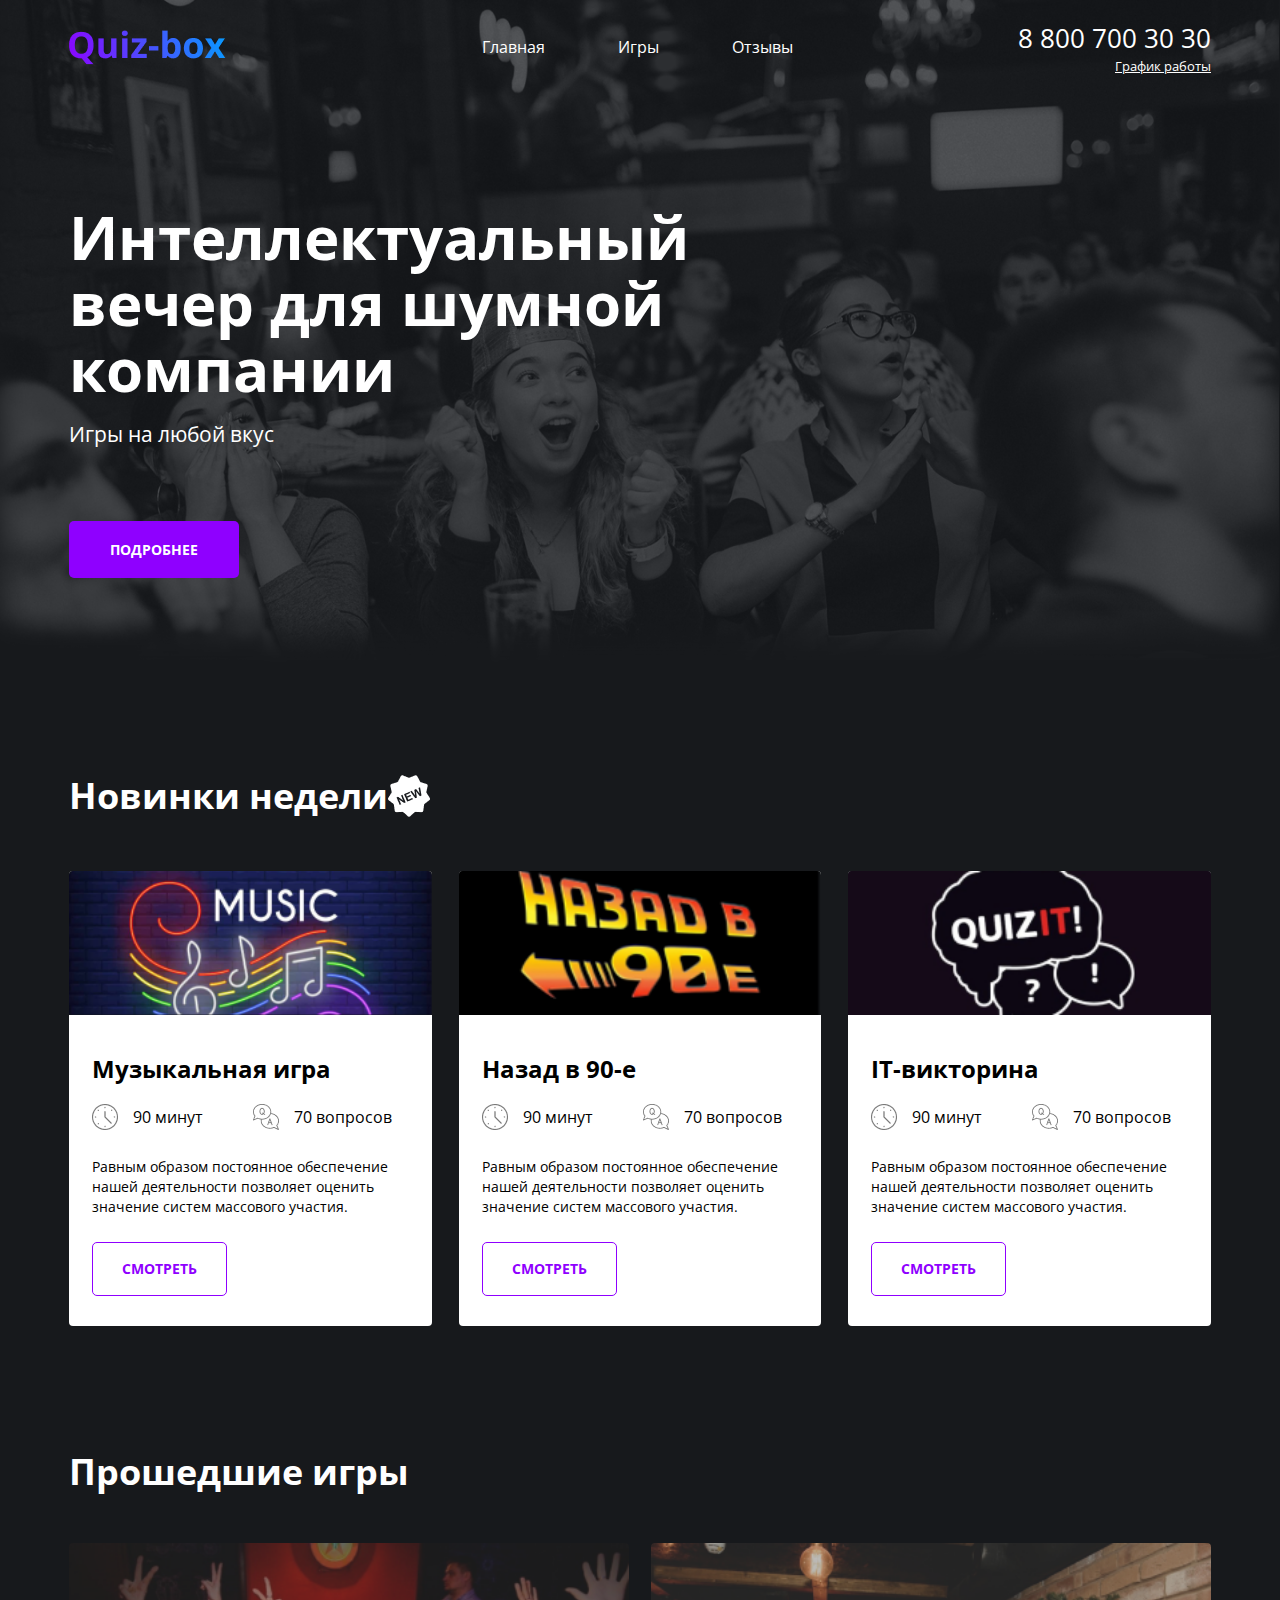
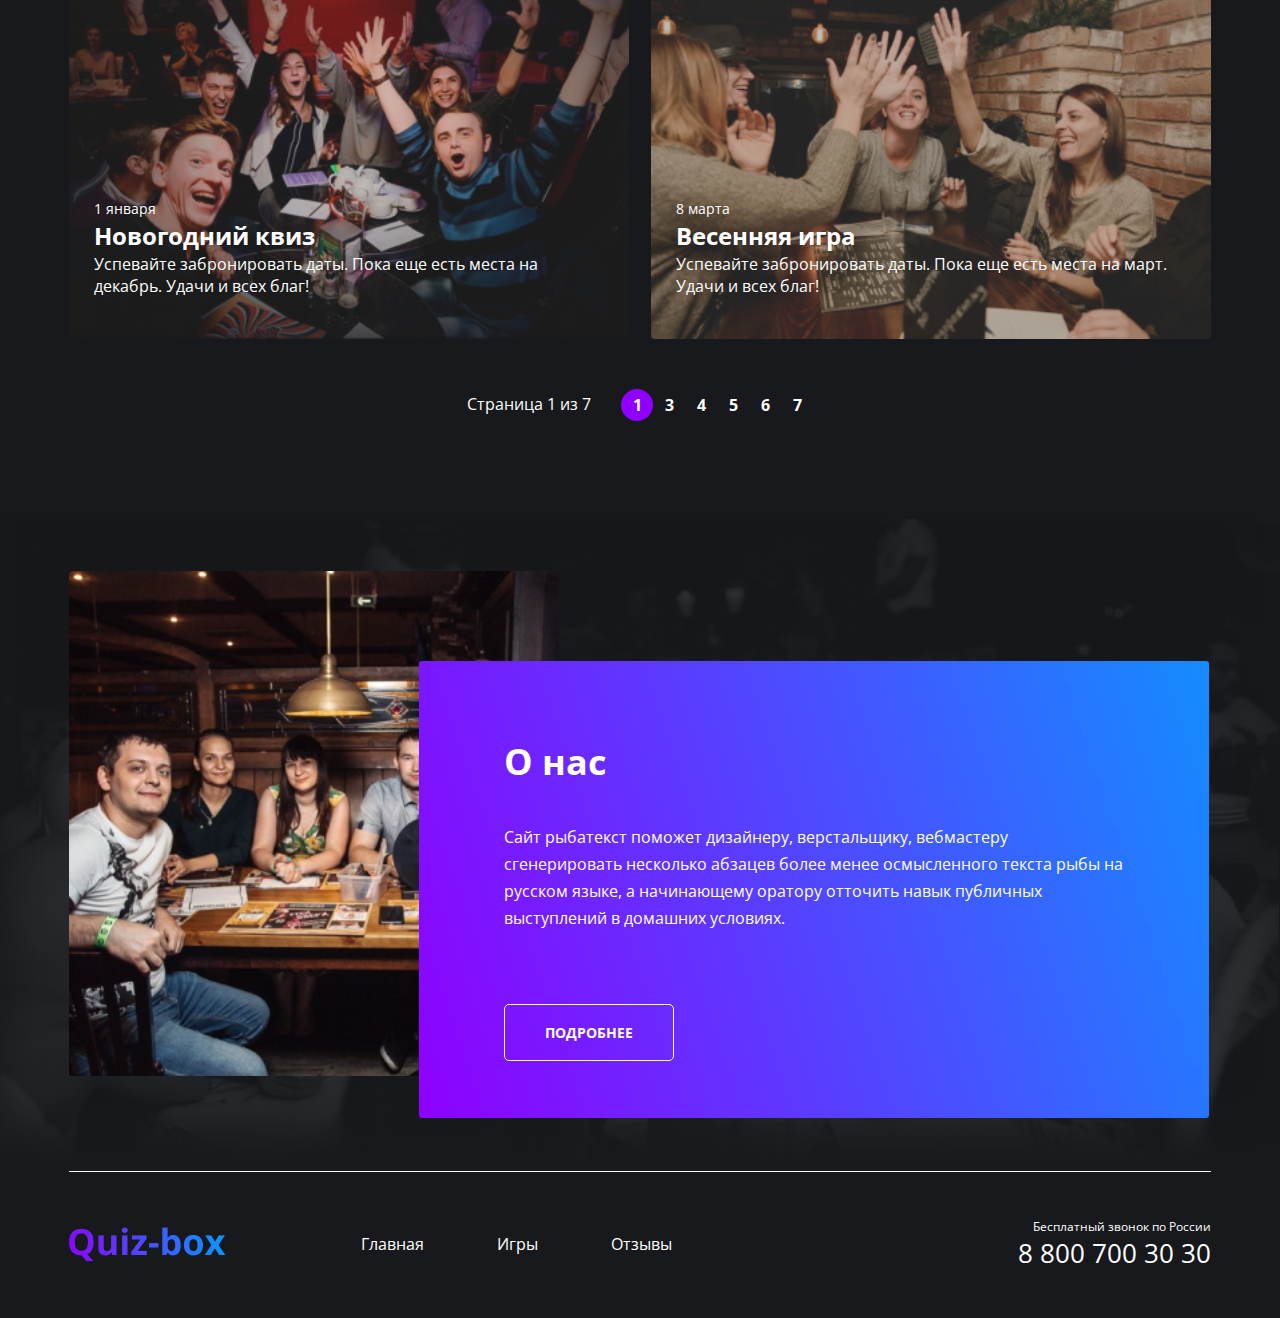
==== commit da55f23c: "Add files via upload" ====
--- a/index.html
+++ b/index.html
@@ -1,11 +1,12 @@
 <!DOCTYPE html>
-<html lang="en">
+<html lang="ru">
 <head>
   <meta charset="UTF-8">
+  <meta http-equiv="X-UA-Compatible" content="IE=edge">
+  <meta name="viewport" content="width=device-width, initial-scale=1.0">
   <title>Document</title>
   <link href="https://fonts.googleapis.com/css2?family=Open+Sans:wght@400;700&display=swap" rel="stylesheet">
-  <link rel="stylesheet" href="main — копия.css">
-  <link rel="stylesheet" href="normalize.css">
+  <link rel="stylesheet" href="css/main.css">
 </head>
 <body>
   <div class="wrapper main-page-wrapper">
@@ -26,17 +27,26 @@
                             <a href="services.html" class="menu__link">Игры</a>
                         </li>
                         <li class="menu__item">
-                            <a href="#" class="menu__link">Отзывы</a>
+                            <a href="feedback.html" class="menu__link">Отзывы</a>
                         </li>
                     </ul>
                 </nav>
                     </div>
                     <div class="header__col header__col-right">
-                <div class="contacts">
+                <address class="contacts">
                     <a href="tel:+78007003030" class="contacts__phone">8 800 700 30 30</a>
-                    <div class="contacts__dropdown-title">График работы</div>
-                    </div>
-                </address>
+                    <div class="contacts__dropdown">
+                        <div class="contacts__dropdown-title">
+                          <a href="#" class="contacts__dropdown-link">График работы</a>
+                        </div>
+                        <div class="contacts__dropdown-menu">
+                            <div class="contacts__dropdown-text">
+                              <div class="contacts__dropdown-hours">пн-вс: 09:00 - 20:00</div>
+                              <div class="contacts__dropdown-lunch">Обед: 14:00-14:30</div>
+                            </div>
+                        </div>
+                      </div>
+                  </address>
               </header>
               <section class="hero">
               <div class="hero__content">
@@ -188,7 +198,7 @@
                       <a href="services.html" class="menu__link">Игры</a>
                      </li>
                       <li class="menu__item">
-                     <a href="#" class="menu__link">Отзывы</a>
+                     <a href="feedback.html" class="menu__link">Отзывы</a>
                       </li>
                      </ul>
                     </nav>
--- a/css/main.css
+++ b/css/main.css
@@ -0,0 +1,25 @@
+@import url('layout/base.css');
+@import url('layout/normalize.css');
+@import url('block/header.css');
+@import url('block/logo.css');
+@import url('block/menu.css');
+@import url('block/contacts.css');
+@import url('block/hero.css');
+@import url('block/btn.css');
+@import url('block/news.css');
+@import url('block/past-games.css');
+@import url('block/paginator.css');
+@import url('block/about.css');
+@import url('block/footer.css');
+@import url('block/socials.css');
+@import url('block/page__title');
+@import url('block/breadcrumbs.css');
+@import url('block/page__content.css');
+@import url('block/service.css');
+@import url('block/services.css');
+@import url('block/partners.css');
+@import url('block/quiz-box.css');
+@import url('block/feedback.css');
+@import url('block/separator.css');
+@import url('block/reviews.css');
+@import url('block/form.css');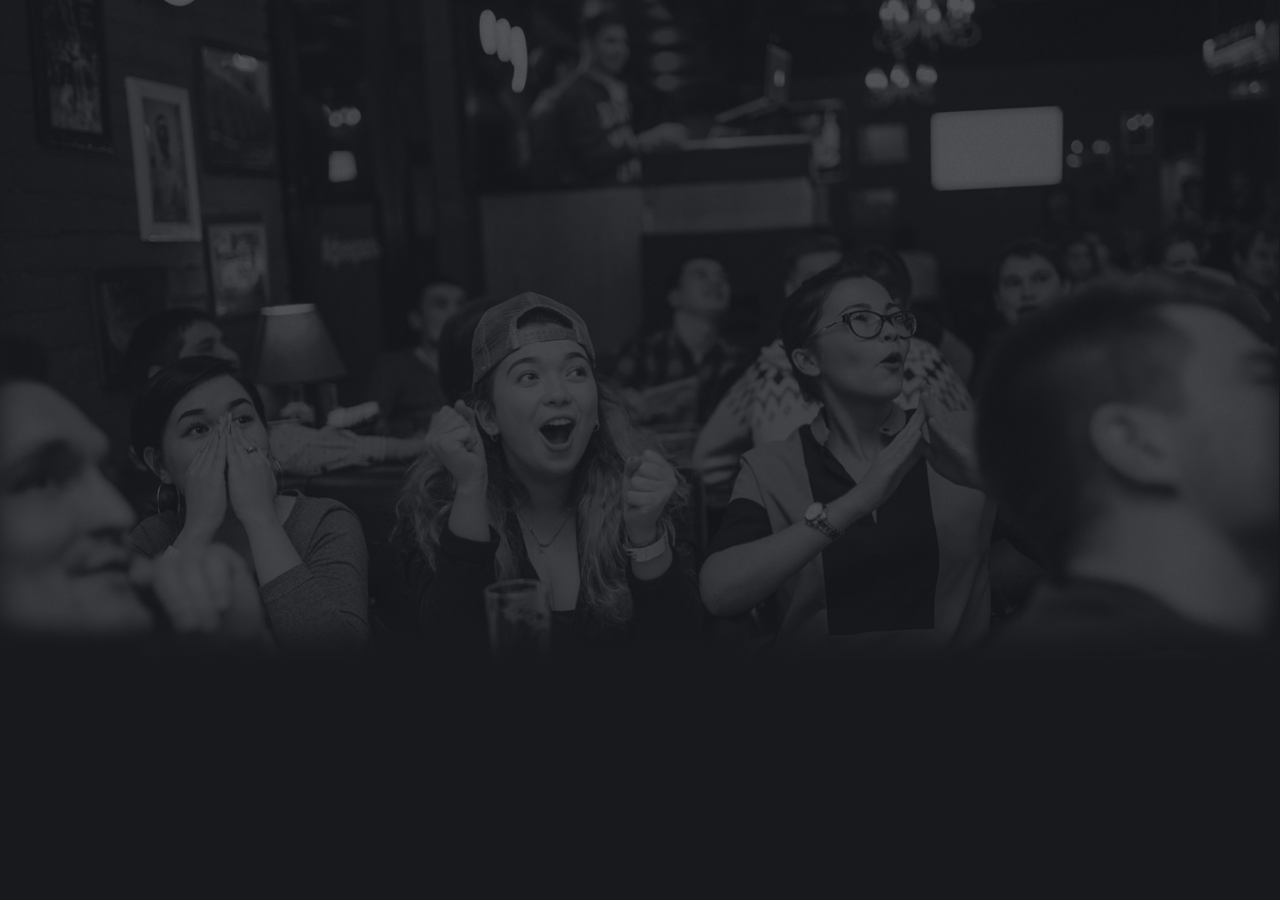
==== commit 6a118a32: "Add files via upload" ====
--- a/index.html
+++ b/index.html
@@ -1,238 +1,22 @@
 <!DOCTYPE html>
 <html lang="ru">
 <head>
-  <meta charset="UTF-8">
-  <meta http-equiv="X-UA-Compatible" content="IE=edge">
-  <meta name="viewport" content="width=device-width, initial-scale=1.0">
-  <title>Document</title>
-  <link href="https://fonts.googleapis.com/css2?family=Open+Sans:wght@400;700&display=swap" rel="stylesheet">
-  <link rel="stylesheet" href="css/main.css">
+    <meta charset="UTF-8">
+    <meta http-equiv="X-UA-Compatible" content="IE=edge">
+    <meta name="viewport" content="width=device-width, initial-scale=1.0">
+    <title>Приветственная страница</title>
+    <link href="https://fonts.googleapis.com/css2?family=Open+Sans:wght@400;700&display=swap" rel="stylesheet">
+    <link rel="stylesheet" href="https://cdnjs.cloudflare.com/ajax/libs/animate.css/4.1.1/animate.min.css">
+    <link rel="stylesheet" href="css/main.css">
 </head>
 <body>
-  <div class="wrapper main-page-wrapper">
-    <div class="container hero__container">
-              <header class="header">
-                <div class="header__col header__col-left">
-                <a href="index.html" class="logo">
-                    <img src="img/Quiz-box.png" alt="quiz-box logo" class="logo__img">
-                </a>
-                  </div>
-                  <div class="header__col">
-                <nav class="menu">
-                    <ul class="menu__list">
-                        <li class="menu__item">
-                            <a href="index.html" class="menu__link">Главная</a>
-                        </li>
-                        <li class="menu__item">
-                            <a href="services.html" class="menu__link">Игры</a>
-                        </li>
-                        <li class="menu__item">
-                            <a href="feedback.html" class="menu__link">Отзывы</a>
-                        </li>
-                    </ul>
-                </nav>
-                    </div>
-                    <div class="header__col header__col-right">
-                <address class="contacts">
-                    <a href="tel:+78007003030" class="contacts__phone">8 800 700 30 30</a>
-                    <div class="contacts__dropdown">
-                        <div class="contacts__dropdown-title">
-                          <a href="#" class="contacts__dropdown-link">График работы</a>
-                        </div>
-                        <div class="contacts__dropdown-menu">
-                            <div class="contacts__dropdown-text">
-                              <div class="contacts__dropdown-hours">пн-вс: 09:00 - 20:00</div>
-                              <div class="contacts__dropdown-lunch">Обед: 14:00-14:30</div>
-                            </div>
-                        </div>
-                      </div>
-                  </address>
-              </header>
-              <section class="hero">
-              <div class="hero__content">
-                  <div class="hero__text-section">
-                      <h1 class="hero__title">Интеллектуальный вечер для шумной компании</h1>
-                      <h4 class="hero__subtitle">Игры на любой вкус</h4>
-                      <a href="#" class="btn">Подробнее</a>
-                  </div>
-              </div>
+    <div class="wrapper greetings-wrapper">
+        <div class="quiz-box">
+            <div class="quiz-box__item animate__bounce">
+                <div class="quiz-box__title">Quiz-box</div>
+                <a href="main.html" class="btn btn--greetings">Войти</a>
+                </div>
             </div>
-      </section>
-      <section class="news">
-          <div class="container">
-            <div class="news__title-title">
-          <h2 class="news__title">Новинки недели</h2>
-          <img src="img/new.png" alt="" class="news__title-img">
-             </div>
-          <ul class="news__list">
-              <li class="news__item">
-                  <div class="news__header">
-                      <img src="img/music-quiz 1.png" alt="" class="news__header-img">
-                  </div>
-                  <div class="news__content">
-                      <h3 class="news__subtitle">Музыкальная игра</h3>
-                      <div class="news__info">
-                         <div class="news__info-left">
-                            <img src="img/clock.png" alt="clock" class="news__info-min">
-                            <div class="news__info-min">90 минут</div>
-                         </div>
-                            <div class="news__info-right">
-                            <img src="img/qustion.png" alt="clock" class="news__info-question">
-                            <div class="news__info-question">70 вопросов</div>
-                        </div>
-                        </div>
-                              <div class="news__about">Равным образом постоянное обеспечение нашей деятельности позволяет оценить значение систем массового участия.</div>
-                      <div class="news__btn-wrapper">
-                        <a href="#" class="btn btn--color--white">Смотреть</a>
-                      </div>
-                  </div>
-              </li>
-              <li class="news__item">
-                <div class="news__header">
-                    <img src="img/DyzSUv3WsAEW9zJ 1.png" alt="" class="news__header-img">
-                </div>
-                <div class="news__content">
-                    <h3 class="news__subtitle">Назад в 90-е</h3>
-                    <div class="news__info">
-                        <div class="news__info-left">
-                                <img src="img/clock.png" alt="clock" class="news__info-min">
-                                <div class="news__info-min">90 минут</div>
-                        </div>
-                        <div class="news__info-right">
-                                <img src="img/qustion.png" alt="clock" class="news__info-question">
-                                <div class="news__info-question">70 вопросов</div>
-                            </div>
-                        </div>
-                             <div class="news__about">Равным образом постоянное обеспечение нашей деятельности позволяет оценить значение систем массового участия.</div>
-                    <div class="news__btn-wrapper">
-                        <a href="#" class="btn btn--color--white">Смотреть</a>
-                      </div>
-                </div>
-            </li><li class="news__item">
-                <div class="news__header">
-                    <img src="img/WYIzcJxSabU 1.png" alt="" class="news__header-img">
-                </div>
-                <div class="news__content">
-                    <h3 class="news__subtitle">IT-викторина</h3>
-                    <div class="news__info">
-                            <div class="news__info-left">
-                                <img src="img/clock.png" alt="clock" class="news__info-min">
-                                <div class="news__info-min">90 минут</div>
-                            </div>
-                                <div class="news__info-right">
-                                    <img src="img/qustion.png" alt="clock" class="news__info-question">
-                                <div class="news__info-question">70 вопросов</div>
-                                </div>
-                            </div>
-                            <div class="news__about">Равным образом постоянное обеспечение нашей деятельности позволяет оценить значение систем массового участия.</div>
-                    <div class="news__btn-wrapper">
-                        <a href="#" class="btn btn--color--white">Смотреть</a>
-                      </div>
-                </div>
-            </li>
-          </ul>
-          </div>       
-      </section>
-      <section class="past-games">
-          <div class="container">
-              <h2 class="past-games__title">Прошедшие игры</h2>
-        <ul class="games__list">
-            <li class="games__item single-games">
-                <img src="img/new_year.png" alt="новый год" class="single-games__img">
-                <div class="single-games__text-content">
-                <time class="single-games__date">1 января</time>
-                <h4 class="single-games__title">Новогодний квиз</h4>
-                <p class="single-games__about">Успевайте забронировать даты. Пока еще есть места на декабрь. Удачи и всех благ!</p>
-            </div>
-            </li>
-            <li class="games__item single-games">
-                <img src="img/8m.png" alt="весенний квиз" class="single-games__img">
-                <div class="single-games__text-content">
-                <time class="single-games__date">8 марта</time>
-                <h4 class="single-games__title">Весенняя игра</h4>
-                <p class="single-games__about">Успевайте забронировать даты. Пока еще есть места на март. Удачи и всех благ!</p>
-            </div>
-            </li>
-        </ul>
     </div>
-    </section>
-    <div class="paginator">
-        <div class="paginator__display">Страница 1 из 7</div>
-        <ul class="paginator__list">
-            <li class="paginator__item paginator__item--active"> <a href="" class="paginator__link">1</a></li>
-            <li class="paginator__item"> <a href="#" class="paginator__link">3</a></li>
-            <li class="paginator__item"> <a href="#" class="paginator__link">4</a></li>
-            <li class="paginator__item"> <a href="#" class="paginator__link">5</a></li>
-            <li class="paginator__item"> <a href="#" class="paginator__link">6</a></li>
-            <li class="paginator__item"> <a href="#" class="paginator__link">7</a></li>
-        </ul>
-</div>   
-<section class="about-us">
-    <div class="container">
-        <div class="about">
-            <div class="about__desc">
-                <h2 class="about__title">О нас</h2>
-                <div class="about__desc-text">
-                    <p>
-                        Сайт рыбатекст поможет дизайнеру, верстальщику, вебмастеру сгенерировать несколько абзацев более менее осмысленного текста рыбы на русском языке, а начинающему оратору отточить навык публичных выступлений в домашних условиях. 
-                    </p>
-                </div>
-                <a href="#" class="btn btn--gradient">Подробнее</a>
-            </div>
-        </div>
-    </div>
-</section>
-<footer class="footer-container">
-    <div class="container footer-container__content">
-        <div class="footer">
-            <div class="footer__col">
-        <a href="index.html" class="logo">
-            <img src="img/Quiz-box.png" alt="" class="logo__pic">
-        </a>
-                <nav class="menu menu--footer">
-                    <ul class="menu__list">
-                      <li class="menu__item">
-                       <a href="index.html" class="menu__link">Главная</a>
-                      </li>
-                      <li class="menu__item">
-                      <a href="services.html" class="menu__link">Игры</a>
-                     </li>
-                      <li class="menu__item">
-                     <a href="feedback.html" class="menu__link">Отзывы</a>
-                      </li>
-                     </ul>
-                    </nav>
-                </div>
-                <div class="footer__col footer__col--align--right">
-<ul class="socials">
-    <li class="socials__item socials__item--icon--tg">
-        <a href="#" class="socials__link"></a>
-    </li>
-    <li class="socials__item socials__item--icon--vk">
-        <a href="#" class="socials__link"></a>
-    </li>
-    <li class="socials__item socials__item--icon--fb">
-        <a href="#" class="socials__link"></a>
-    </li>
-    <li class="socials__item socials__item--icon--ig">
-        <a href="#" class="socials__link"></a>
-    </li>
-</ul>
-<adress class="contacts">
-    <div class="contacts__desc">
-        Бесплатный звонок по России
-    </div>
-    <a href="tel:+78007003030" class="contacts__phone">8 800 700 30 30</a>
-</adress>
-</div>
-</div>
-    </div>
-</footer>
-
-</div>
-       </main>
-   </div>
-</div>
-  </div>
 </body>
-</html>
+</html>